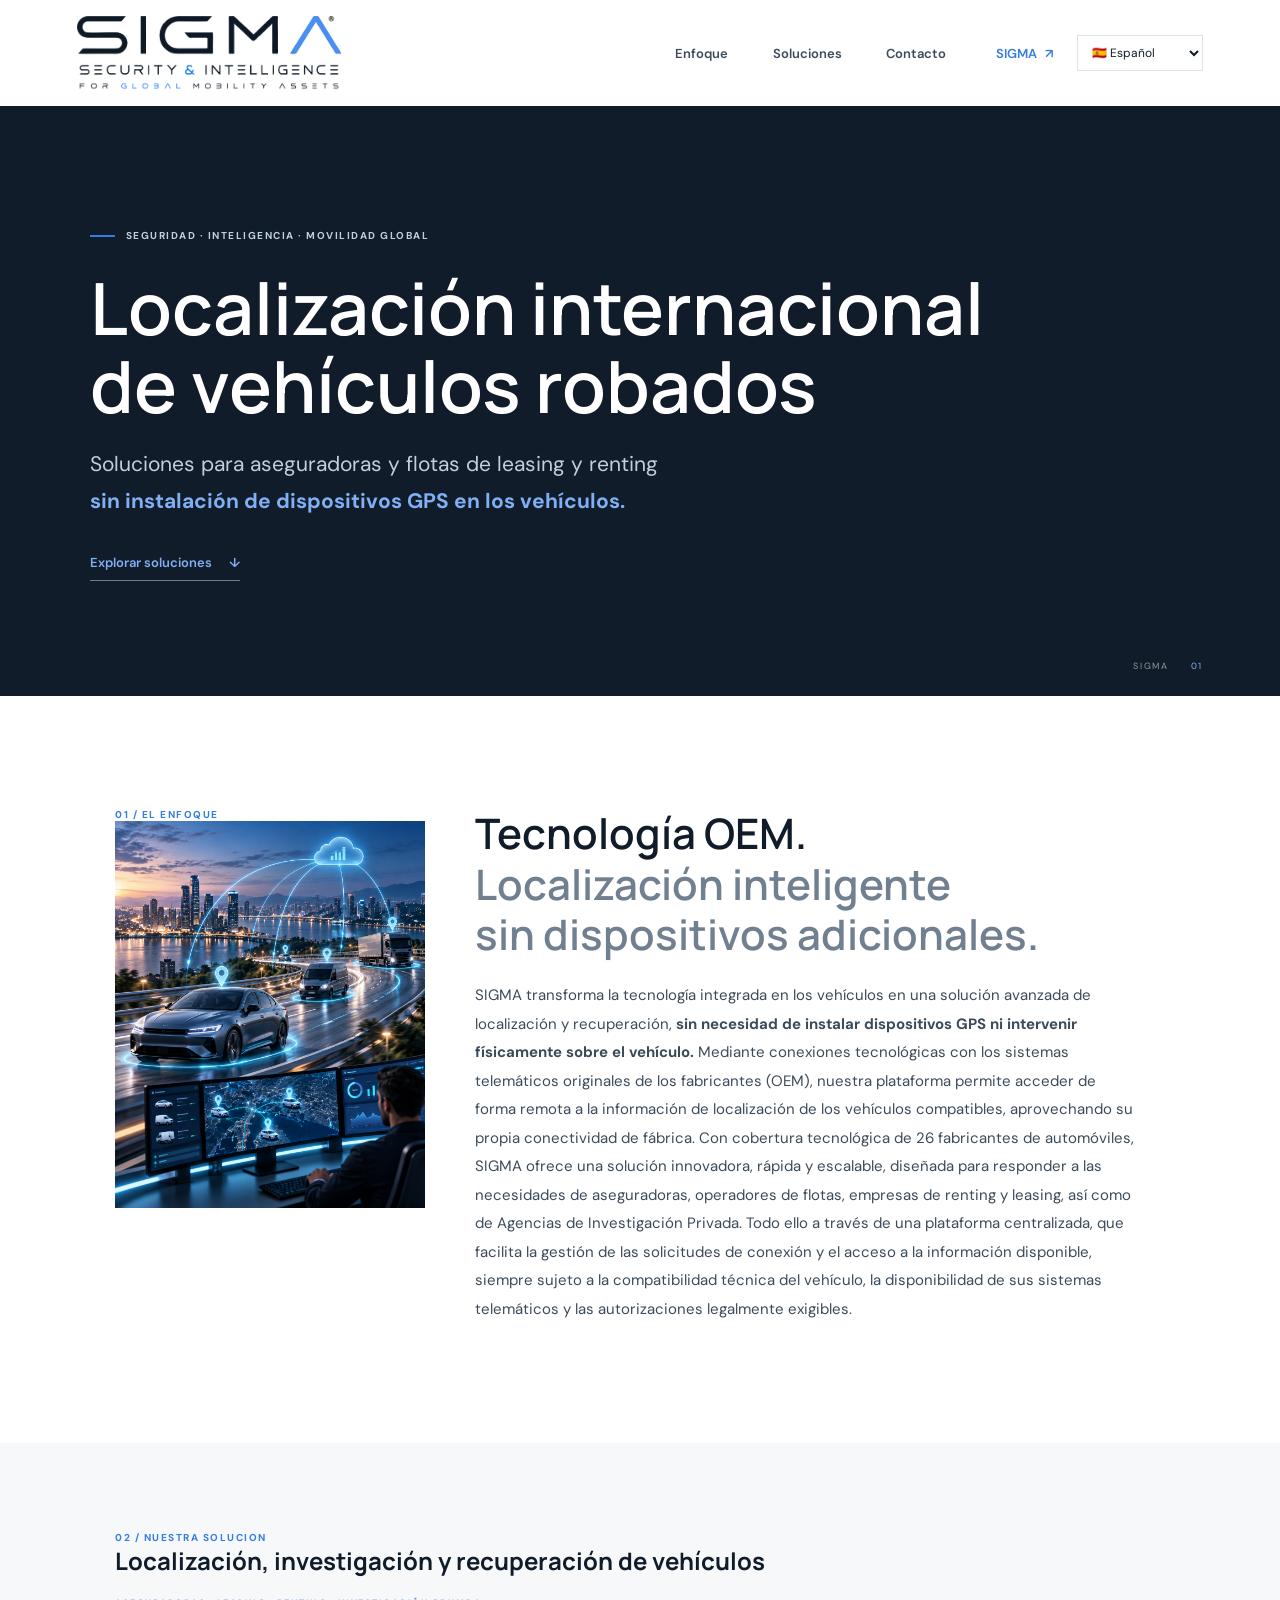
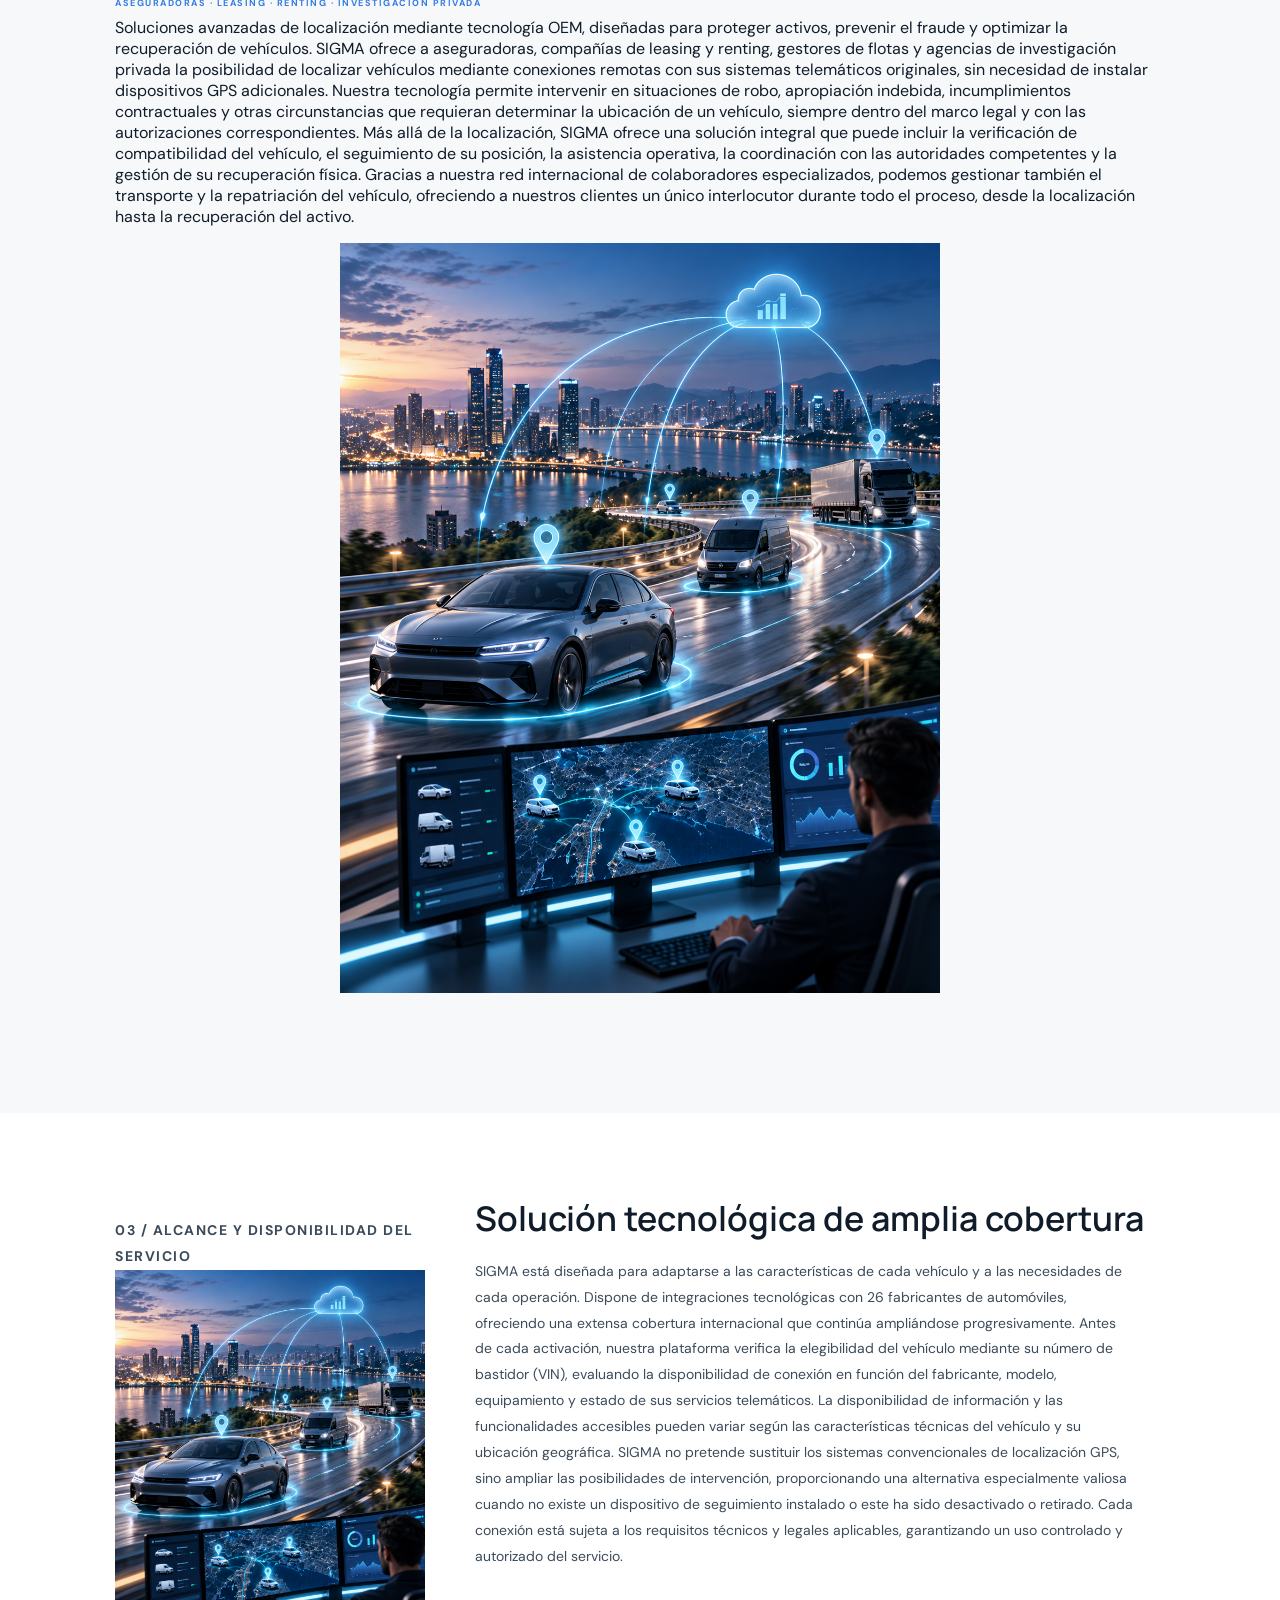
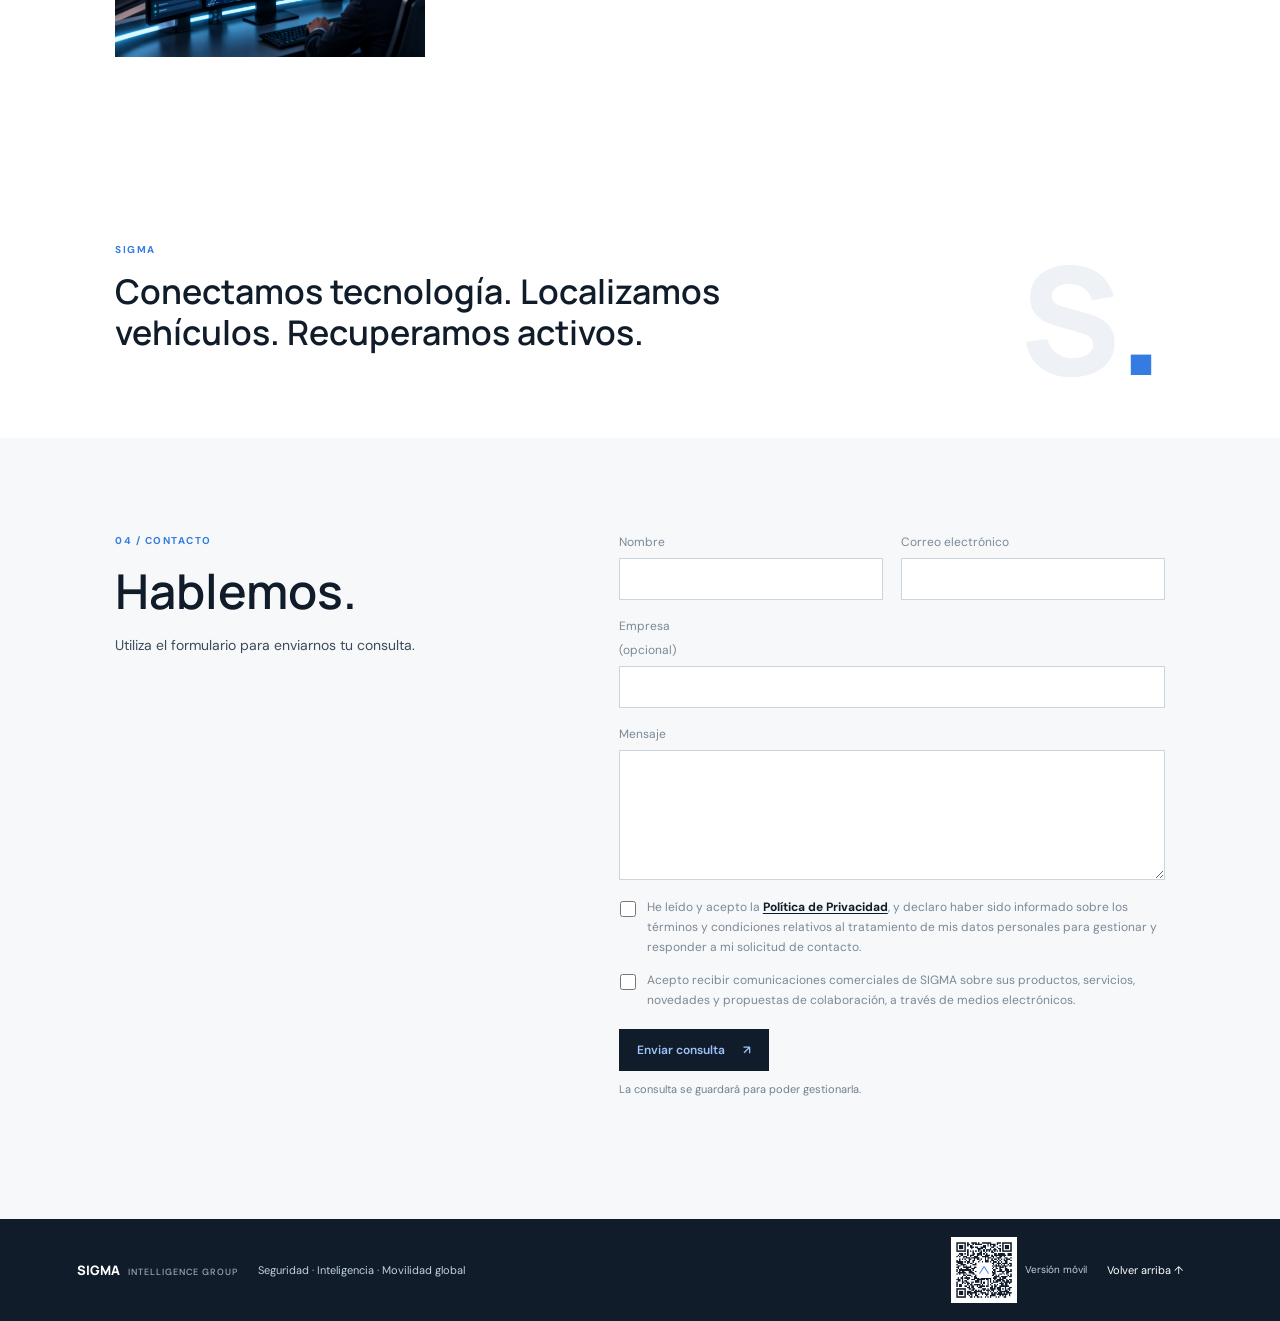
==== index.html @ ed5fa4cb "Initial commit: SIGMA Intelligence Group web" ====
<!doctype html>
<html lang="es">
  <head>
    <meta charset="utf-8">
    <meta name="viewport" content="width=device-width, initial-scale=1">
    <meta name="theme-color" content="#101c29">
    <meta name="description" content="SIGMA Intelligence Group: localización internacional de vehículos robados para aseguradoras y flotas de leasing y renting." data-i18n-content="page.description">
    <title data-i18n="page.title">SIGMA Intelligence Group | Localización internacional de vehículos robados</title>
    <link rel="preconnect" href="https://fonts.googleapis.com">
    <link rel="preconnect" href="https://fonts.gstatic.com" crossorigin>
    <link href="https://fonts.googleapis.com/css2?family=DM+Sans:wght@400;500;600;700&family=Manrope:wght@400;500;600;700;800&display=swap" rel="stylesheet">
    <link rel="stylesheet" href="styles.css?v=20261022l">
  </head>
  <body>
    <header class="site-header">
      <a class="brand" href="#inicio" aria-label="SIGMA Intelligence Group, inicio" data-i18n-aria="brand.label">
        <img src="Recursos/SIGMA_Logo.png" alt="SIGMA Security & Intelligence for Global Mobility Assets" data-i18n-alt="brand.alt">
      </a>
      <div class="header-actions">
        <nav class="main-nav" aria-label="Navegación principal" data-i18n-aria="nav.label">
          <a href="#enfoque" data-i18n="nav.approach">Enfoque</a>
          <a href="#soluciones" data-i18n="nav.solutions">Soluciones</a>
          <a href="#contacto" data-i18n="nav.contact">Contacto</a>
          <a class="nav-cta" href="#sigma"><span data-i18n="nav.sigma">SIGMA</span> <span aria-hidden="true">↗</span></a>
        </nav>
        <label class="language-picker">
          <span class="visually-hidden" data-i18n="language.label">Idioma</span>
          <select id="language-select" aria-label="Idioma" data-i18n-aria="language.label">
            <option value="es">🇪🇸 Español</option>
            <option value="ca">🇦🇩 Català</option>
            <option value="en">🇬🇧 English</option>
            <option value="it">🇮🇹 Italiano</option>
            <option value="fr">🇫🇷 Français</option>
            <option value="de">🇩🇪 Deutsch</option>
          </select>
        </label>
      </div>
    </header>

    <main>
      <section class="hero" id="inicio" aria-labelledby="hero-title">
        <div class="hero-background" aria-hidden="true">
          <img src="Recursos/Fondos/Campa.jpg" alt="">
          <img src="Recursos/Fondos/Recuperacion.png" alt="">
          <img src="Recursos/Fondos/Transporte.jpg" alt="">
        </div>
        <div class="hero-copy">
          <p class="eyebrow"><span class="eyebrow-rule" aria-hidden="true"></span><span data-i18n="hero.eyebrow">Seguridad · Inteligencia · Movilidad global</span></p>
          <h1 id="hero-title" data-i18n="hero.title">Localización internacional de vehículos robados</h1>
          <p class="hero-summary" data-i18n-html="hero.summary">Soluciones para aseguradoras y flotas de leasing y renting <strong>sin instalación de dispositivos GPS en los vehículos.</strong></p>
          <a class="text-link" href="#soluciones"><span data-i18n="hero.cta">Explorar soluciones</span><span aria-hidden="true">↓</span></a>
        </div>
        <div class="hero-index" aria-hidden="true">SIGMA <span>01</span></div>
      </section>

      <section class="intro" id="enfoque" aria-labelledby="intro-title">
        <div class="intro-image">
          <p class="section-label" data-i18n="intro.label">01 / El enfoque</p>
          <img src="./Recursos/Centro_Control.png" alt="Centro Control" class="intro-image" style="display:block;width:100%;max-width:600px;height:auto;object-fit:cover;margin-bottom:1rem;">
        </div>
        <div class="intro-copy">
          <h2 id="intro-title" data-i18n-html="intro.title">Información del vehículo. <span>Sin instalar un dispositivo.</span></h2>
          <p data-i18n="intro.body">La plataforma SIGMA permite, en vehículos técnicamente compatibles y con el sistema telemático operativo, acceder a su telemática de origen para su localización. Cada uso está sujeto a la autorización correspondiente.</p>
        </div>
      </section>

      <section class="areas" id="soluciones" aria-labelledby="areas-title">
        <div class="area-list">
          <p class="section-label" data-i18n="solutions.label">02 / Soluciones</p>
          <h2 id="areas-title" data-i18n="solutions.title">Dos ámbitos. Una tecnología de origen.</h2>
          <p class="area-kicker" data-i18n="solutions.lea.kicker">LEAs · UNIDADES AUTORIZADAS</p>
          <p data-i18n="solutions.lea.body">Localización y seguimiento de vehículos compatibles para unidades de policía judicial, investigación criminal y vigilancia. La unidad autorizada accede directamente al portal durante el periodo aprobado; SIGMA no interviene en la investigación ni accede a la información operativa.</p>
        </div>
        <div class="area-image">
          <img src="./Recursos/Centro_Control.png" alt="Centro Control" class="intro-image" style="display:block;width:100%;max-width:600px;height:auto;object-fit:cover;margin-bottom:1rem;">
        </div>
      </section>

      <section class="conditions" aria-labelledby="conditions-title">
        <div class="conditions-image">
          <p class="section-label" data-i18n="conditions.label">03 / Alcance del servicio</p>
          <img src="./Recursos/Centro_Control.png" alt="Centro Control" class="intro-image" style="display:block;width:100%;max-width:600px;height:auto;object-fit:cover;margin-bottom:1rem;">
        </div>
        <div>
          <h2 id="conditions-title" data-i18n="conditions.title">La compatibilidad se comprueba antes de cada solicitud.</h2>
          <p data-i18n="conditions.body">SIGMA funciona únicamente en vehículos compatibles con los fabricantes integrados y con telemática operativa. No sustituye necesariamente a las balizas GPS: ofrece una alternativa cuando la tecnología del vehículo lo permite.</p>
        </div>
      </section>

      <section class="signature" id="sigma" aria-labelledby="signature-title">
        <div>
          <p class="section-label" data-i18n="signature.label">SIGMA Intelligence Group</p>
          <h2 id="signature-title" data-i18n="signature.title">Security & Intelligence for Global Mobility Assets.</h2>
        </div>
        <span class="signature-word" aria-hidden="true">S<span>.</span></span>
      </section>

      <section class="contact" id="contacto" aria-labelledby="contact-title">
        <div class="contact-copy">
          <p class="section-label" data-i18n="contact.label">04 / Contacto</p>
          <h2 id="contact-title" data-i18n="contact.title">Hablemos.</h2>
          <p data-i18n="contact.intro">Utiliza el formulario para enviarnos tu consulta.</p>
        </div>

        <form class="contact-form" id="contact-form" action="/api/contacto" method="post">
          <div class="form-trap" aria-hidden="true">
            <label for="contact-website"><span data-i18n="form.website">Sitio web</span>
              <input id="contact-website" name="website" tabindex="-1" autocomplete="off">
            </label>
          </div>
          <div class="form-row">
            <label for="contact-name"><span data-i18n="form.name">Nombre</span>
              <input id="contact-name" name="name" autocomplete="name" required>
            </label>
            <label for="contact-email"><span data-i18n="form.email">Correo electrónico</span>
              <input id="contact-email" name="email" type="email" autocomplete="email" required>
            </label>
          </div>
          <label for="contact-company"><span data-i18n="form.company">Empresa</span> <span data-i18n="form.optional">(opcional)</span>
            <input id="contact-company" name="company" autocomplete="organization">
          </label>
          <label for="contact-message"><span data-i18n="form.message">Mensaje</span>
            <textarea id="contact-message" name="message" rows="5" required></textarea>
          </label>
          <div class="consent-list">
            <label class="consent-option">
              <input type="checkbox" name="privacy_consent" value="yes" required>
              <span data-i18n-html="form.privacy">He leído y acepto la <strong><a href="privacy.html" target="_blank" rel="noopener">Política de Privacidad</a></strong>, y declaro haber sido informado sobre los términos y condiciones relativos al tratamiento de mis datos personales para gestionar y responder a mi solicitud de contacto.</span>
            </label>
            <label class="consent-option">
              <input type="checkbox" name="marketing_consent" value="yes">
              <span data-i18n-html="form.marketing">Acepto recibir comunicaciones comerciales de SIGMA sobre sus productos, servicios, novedades y propuestas de colaboración, a través de medios electrónicos.</span>
            </label>
          </div>
          <button class="send-button" type="submit"><span data-i18n="form.submit">Enviar consulta</span><span aria-hidden="true">↗</span></button>
          <p class="form-note" data-i18n="form.note">La consulta se guardará para poder gestionarla.</p>
          <p class="form-status" id="contact-status" role="status" aria-live="polite"></p>
        </form>
      </section>
    </main>

    <footer class="site-footer">
      <a href="#inicio" class="footer-name">SIGMA <span>INTELLIGENCE GROUP</span></a>
      <span data-i18n="footer.tagline">Seguridad · Inteligencia · Movilidad global</span>
      <button class="footer-qr" id="mobile-qr-open" type="button" aria-haspopup="dialog" aria-controls="mobile-qr-dialog">
        <img src="SIGMA_Quick_Tunnel_QR.png" alt="">
        <span data-i18n="footer.qr">Versión móvil</span>
      </button>
      <a href="#inicio" class="back-top"><span data-i18n="footer.top">Volver arriba</span> ↑</a>
    </footer>
    <dialog class="qr-dialog" id="mobile-qr-dialog" aria-labelledby="mobile-qr-title">
      <div class="qr-dialog-header">
        <h2 id="mobile-qr-title" data-i18n="footer.qr">Versión móvil</h2>
        <button class="qr-dialog-close" id="mobile-qr-close" type="button" data-i18n="qr.close">Cerrar</button>
      </div>
      <img src="SIGMA_Quick_Tunnel_QR.png" alt="Código QR para abrir la web de SIGMA" data-i18n-alt="qr.alt">
      <p data-i18n="qr.body">Escanea este código para abrir SIGMA.</p>
    </dialog>
    <script src="translations.js?v=20261022_v4" defer></script>
    <script src="site.js?v=20261027_v5" defer></script>
  </body>
</html>
---- styles.css ----
:root {
  color-scheme: light;
  --ink: #101c29;
  --ink-soft: #3c4b5a;
  --blue: #347ce2;
  --paper: #f6f8fa;
  --white: #fff;
  --line: #dce3e9;
  font-family: "DM Sans", sans-serif;
  font-synthesis: none;
  text-rendering: optimizeLegibility;
}

* {
  box-sizing: border-box;
}

html {
  scroll-behavior: smooth;
}

body {
  margin: 0;
  color: var(--ink);
  background: var(--white);
}

a {
  color: inherit;
  text-decoration: none;
}

.site-header {
  min-height: 90px;
  padding: 16px max(6vw, calc((100vw - 1320px) / 2));
  display: flex;
  align-items: center;
  justify-content: space-between;
  gap: 32px;
  background: var(--white);
}

.brand img {
  display: block;
  width: 264px;
  height: auto;
  background: #fff;
}

.main-nav {
  display: flex;
  align-items: center;
  gap: clamp(20px, 3.5vw, 48px);
  color: var(--ink-soft);
  font-size: 13px;
  font-weight: 600;
}

.main-nav a,
.text-link,
.back-top {
  transition: color 180ms ease;
}

.main-nav a:hover,
.text-link:hover,
.back-top:hover {
  color: var(--blue);
}

.main-nav .nav-cta {
  color: var(--ink);
}

.header-actions {
  display: flex;
  align-items: center;
  gap: 24px;
}

.language-picker select {
  max-width: 150px;
  padding: 8px 28px 8px 10px;
  border: 1px solid var(--line);
  border-radius: 0;
  color: var(--ink);
  background: var(--white);
  font: inherit;
  font-size: 12px;
  cursor: pointer;
}

.visually-hidden {
  position: absolute;
  width: 1px;
  height: 1px;
  padding: 0;
  margin: -1px;
  overflow: hidden;
  clip: rect(0, 0, 0, 0);
  white-space: nowrap;
  border: 0;
}

.nav-cta span {
  margin-left: 5px;
  color: var(--blue);
}

.hero {
  min-height: 590px;
  padding: 96px max(7vw, calc((100vw - 1320px) / 2)) 88px;
  display: grid;
  grid-template-columns: minmax(0, 1fr);
  align-items: center;
  position: relative;
  overflow: hidden;
  color: var(--white);
  background: var(--ink);
}

.hero-background {
  position: absolute;
  inset: 0;
  z-index: 0;
  overflow: hidden;
}

.hero-background img {
  position: absolute;
  inset: 0;
  width: 100%;
  height: 100%;
  object-fit: cover;
  opacity: 0;
  animation: hero-image-cycle 24s ease-in-out infinite;
}

.hero-background img:nth-child(1) {
  object-position: center 58%;
}

.hero-background img:nth-child(2) {
  object-position: center 52%;
  transform: translateY(1.5%) scale(1.04);
  animation-delay: -16s;
}

.hero-background img:nth-child(3) {
  object-position: center 55%;
  animation-delay: -8s;
}

.hero::before {
  content: "";
  position: absolute;
  inset: 0;
  z-index: 1;
  background: linear-gradient(90deg, rgba(16,28,41,.94) 0%, rgba(16,28,41,.82) 43%, rgba(16,28,41,.48) 100%);
}

.hero-copy {
  max-width: 980px;
  position: relative;
  z-index: 2;
  animation: arrive 700ms both;
}

.eyebrow,
.section-label,
.area-kicker {
  margin: 0;
  font-size: 10px;
  font-weight: 700;
  letter-spacing: 1.5px;
  text-transform: uppercase;
}

.eyebrow {
  display: flex;
  align-items: center;
  gap: 11px;
  color: #c2d0de;
}

.eyebrow-rule {
  width: 25px;
  height: 2px;
  flex: 0 0 auto;
  background: var(--blue);
}

h1,
h2,
h3,
p {
  margin-top: 0;
}

h1,
h2,
h3 {
  font-family: "Manrope", sans-serif;
}

h1 {
  max-width: 950px;
  margin: 27px 0 22px;
  font-size: 72px;
  line-height: 1.08;
  font-weight: 600;
}

.hero-summary {
  max-width: 880px;
  margin-bottom: 31px;
  color: #c2d0de;
  font-size: 21px;
  line-height: 1.7;
}

.hero-summary strong {
  display: block;
  margin-top: 2px;
  color: #80aff4;
  font-weight: 700;
}

.text-link {
  display: inline-flex;
  gap: 17px;
  align-items: center;
  padding-bottom: 9px;
  border-bottom: 1px solid rgba(255,255,255,.42);
  color: var(--white);
  font-size: 13px;
  font-weight: 600;
}

.text-link span {
  color: #80aff4;
}

.hero-index {
  position: absolute;
  z-index: 2;
  right: max(6vw, calc((100vw - 1320px) / 2));
  bottom: 24px;
  display: flex;
  gap: 22px;
  color: rgba(255,255,255,.55);
  font-size: 9px;
  letter-spacing: 1.7px;
}

.hero-index span {
  color: #80aff4;
}

.intro {
  padding: 112px max(9vw, calc((100vw - 1120px) / 2)) 120px;
  display: grid;
  grid-template-columns: .62fr 1.38fr;
  gap: 50px;
  align-items: start;
}

.section-label {
  color: var(--blue);
}

.intro-copy h2,
.areas-heading h2,
.conditions h2,
.signature h2 {
  margin: 0;
  font-size: 42px;
  line-height: 1.2;
  font-weight: 600;
}

.intro-copy h2 span {
  color: #718090;
}

.intro-copy > p {
  max-width: 660px;
  margin: 22px 0 0;
  color: var(--ink-soft);
  font-size: 15px;
  line-height: 1.9;
}

.areas {
  padding: 88px max(9vw, calc((100vw - 1120px) / 2)) 104px;
  background: var(--paper);
}

.areas-heading {
  margin-bottom: 39px;
  display: flex;
  align-items: end;
  justify-content: space-between;
  gap: 30px;
}

.areas-heading h2 {
  font-size: 34px;
}

.area-item {
  min-height: 174px;
  padding: 29px 0;
  display: grid;
  grid-template-columns: 70px 1fr 40px;
  gap: 23px;
  align-items: start;
  border-top: 1px solid var(--line);
}

.area-item:last-child {
  border-bottom: 1px solid var(--line);
}

.area-number {
  padding-top: 3px;
  color: #8b99a6;
  font-family: "Manrope", sans-serif;
  font-size: 14px;
}

.area-kicker {
  margin-bottom: 8px;
  color: var(--blue);
  font-size: 9px;
}

.area-item h3 {
  margin-bottom: 8px;
  font-size: 23px;
  font-weight: 600;
}

.area-item p:last-child {
  max-width: 650px;
  margin-bottom: 0;
  color: var(--ink-soft);
  font-size: 14px;
  line-height: 1.75;
}

.area-arrow {
  justify-self: end;
  color: var(--blue);
  font-size: 20px;
}

.conditions {
  padding: 85px max(9vw, calc((100vw - 1120px) / 2));
  display: grid;
  grid-template-columns: .62fr 1.38fr;
  gap: 50px;
  align-items: start;
}

.conditions h2 {
  font-size: 34px;
}

.conditions div > p {
  max-width: 660px;
  margin: 20px 0 0;
  color: var(--ink-soft);
  font-size: 14px;
  line-height: 1.85;
}

.signature {
  min-height: 280px;
  padding: 68px max(9vw, calc((100vw - 1120px) / 2));
  display: grid;
  grid-template-columns: 1fr auto;
  gap: 27px;
  align-items: center;
  position: relative;
  overflow: hidden;
}

.signature .section-label {
  margin-bottom: 15px;
}

.signature h2 {
  max-width: 690px;
  font-size: 34px;
}

.signature-word {
  align-self: end;
  color: #eef2f6;
  font-family: "Manrope", sans-serif;
  font-size: 150px;
  font-weight: 800;
  line-height: .7;
}

.signature-word span {
  color: var(--blue);
}

.site-footer {
  min-height: 100px;
  padding: 18px max(6vw, calc((100vw - 1320px) / 2));
  display: grid;
  grid-template-columns: auto 1fr auto auto auto;
  align-items: center;
  gap: 20px;
  color: #c2d0de;
  background: var(--ink);
  font-size: 11px;
}

.footer-name {
  color: var(--white);
  font-family: "Manrope", sans-serif;
  font-size: 13px;
  font-weight: 800;
}

.footer-name span {
  margin-left: 5px;
  color: #9eacba;
  font-family: "DM Sans", sans-serif;
  font-size: 9px;
  font-weight: 500;
  letter-spacing: 1px;
}

.back-top {
  color: var(--white);
}

.footer-qr {
  display: flex;
  align-items: center;
  gap: 8px;
  padding: 0;
  border: 0;
  color: #c2d0de;
  background: transparent;
  font: inherit;
  font-size: 10px;
  line-height: 1.45;
  text-align: left;
  cursor: zoom-in;
}

.footer-qr img {
  display: block;
  width: 66px;
  height: 66px;
  padding: 0;
  border: 0;
  background: transparent;
}

.footer-qr:focus-visible,
.qr-dialog-close:focus-visible {
  outline: 2px solid #80aff4;
  outline-offset: 3px;
}

.qr-dialog {
  width: min(380px, calc(100vw - 32px));
  max-width: none;
  padding: 20px;
  border: 0;
  color: var(--ink);
  background: var(--white);
  box-shadow: 0 20px 60px rgba(0,0,0,.28);
}

.qr-dialog::backdrop {
  background: rgba(16,28,41,.72);
}

.qr-dialog-header {
  display: flex;
  align-items: center;
  justify-content: space-between;
  gap: 16px;
}

.qr-dialog h2 {
  margin: 0;
  font-size: 20px;
  font-weight: 600;
}

.qr-dialog-close {
  padding: 6px 0 6px 10px;
  border: 0;
  color: var(--ink-soft);
  background: transparent;
  font: inherit;
  font-size: 12px;
  cursor: pointer;
}

.qr-dialog > img {
  display: block;
  width: min(72vw, 320px);
  height: auto;
  margin: 18px auto;
}

.qr-dialog > p {
  margin: 0;
  color: var(--ink-soft);
  font-size: 12px;
  text-align: center;
}

.contact {
  padding: 96px max(9vw, calc((100vw - 1120px) / 2));
  display: grid;
  grid-template-columns: minmax(0, .85fr) minmax(0, 1.15fr);
  gap: clamp(42px, 8vw, 100px);
  background: var(--paper);
}

.contact-copy h2 {
  margin: 18px 0 15px;
  font-size: 48px;
  line-height: 1.1;
  font-weight: 600;
}

.contact-copy > p:not(.section-label) {
  max-width: 390px;
  margin-bottom: 0;
  color: var(--ink-soft);
  font-size: 14px;
  line-height: 1.8;
}

.contact-form {
  display: grid;
  align-content: start;
  gap: 18px;
}

.consent-list {
  display: grid;
  gap: 14px;
}

.contact-form label.consent-option {
  display: grid;
  grid-template-columns: 18px minmax(0, 1fr);
  gap: 10px;
  align-items: start;
  color: var(--ink-soft);
  font-size: 12px;
  font-weight: 400;
  line-height: 1.65;
}

.consent-option input {
  width: 16px;
  height: 16px;
  margin: 3px 0 0;
  accent-color: var(--blue);
}

.consent-option a {
  color: var(--ink);
  font-weight: 700;
  text-decoration: underline;
  text-underline-offset: 2px;
}

.privacy-main {
  max-width: 920px;
  min-height: calc(100vh - 100px);
  margin: 0 auto;
  padding: 72px 24px 100px;
}

.privacy-main h1 {
  margin: 16px 0 18px;
  color: var(--ink);
  font-size: 42px;
}

.privacy-main .privacy-lead,
.privacy-main section p {
  color: var(--ink-soft);
  font-size: 14px;
  line-height: 1.8;
}

.privacy-main section {
  margin-top: 32px;
}

.privacy-main h2 {
  margin-bottom: 10px;
  font-size: 20px;
  font-weight: 600;
}

.form-row {
  display: grid;
  grid-template-columns: 1fr 1fr;
  gap: 18px;
}

.contact-form label {
  display: grid;
  gap: 8px;
  color: var(--ink);
  font-size: 12px;
  font-weight: 600;
}

.contact-form label span {
  display: inline;
  color: #7b8996;
  font-weight: 400;
}

.contact-form input,
.contact-form textarea {
  width: 100%;
  padding: 12px 13px;
  border: 1px solid #cbd5dd;
  border-radius: 0;
  color: var(--ink);
  background: var(--white);
  font: inherit;
  font-weight: 400;
}

.contact-form input:focus,
.contact-form textarea:focus {
  outline: 2px solid var(--blue);
  outline-offset: 1px;
}

.contact-form textarea {
  min-height: 130px;
  resize: vertical;
}

.send-button {
  justify-self: start;
  display: inline-flex;
  align-items: center;
  gap: 18px;
  padding: 13px 18px;
  border: 0;
  color: var(--white);
  background: var(--ink);
  font: inherit;
  font-size: 12px;
  font-weight: 600;
  cursor: pointer;
  transition: background-color 180ms ease;
}

.send-button:hover {
  background: var(--blue);
}

.send-button:disabled {
  opacity: .65;
  cursor: wait;
}

.send-button span {
  color: #9ec3fb;
}

.form-note {
  margin: -8px 0 0;
  color: #718090;
  font-size: 11px;
  line-height: 1.5;
}

.form-status {
  min-height: 18px;
  margin: -10px 0 0;
  color: var(--ink-soft);
  font-size: 12px;
  line-height: 1.5;
}

.form-trap {
  position: absolute;
  width: 1px;
  height: 1px;
  overflow: hidden;
  clip: rect(0, 0, 0, 0);
  white-space: nowrap;
}

@keyframes arrive {
  from {
    opacity: 0;
    transform: translateY(12px);
  }
  to {
    opacity: 1;
    transform: translateY(0);
  }
}

@keyframes hero-image-cycle {
  0%, 26% {
    opacity: 1;
  }
  33%, 100% {
    opacity: 0;
  }
}

@media (max-width: 760px) {
  .site-header {
    min-height: 74px;
    padding: 12px 6vw;
    gap: 14px;
    flex-wrap: wrap;
  }

  .brand img {
    width: 184px;
  }

  .main-nav {
    flex: 1;
    gap: 12px;
    font-size: 11px;
  }

  .main-nav a:first-child {
    display: none;
  }

  .header-actions {
    width: 100%;
    gap: 12px;
  }

  .language-picker select {
    max-width: 136px;
    padding: 7px 22px 7px 8px;
    font-size: 11px;
  }

  .hero {
    min-height: 650px;
    padding: 126px 7vw 76px;
    color: var(--white);
    background: var(--ink);
  }

  .hero-copy {
    margin-top: 56px;
  }

  .hero::before {
    background: linear-gradient(180deg, rgba(16,28,41,.78) 0%, rgba(16,28,41,.78) 55%, rgba(16,28,41,.92) 100%);
  }

  .hero-background img {
    inset: 0;
    top: 0;
    left: 0;
    width: 100%;
    height: 100%;
    max-width: 100%;
    transform: none;
    object-fit: cover;
  }

  .hero-background img:nth-child(1) {
    object-position: center 55%;
  }

  .hero-background img:nth-child(2) {
    top: 32px;
    height: calc(100% + 32px);
    object-position: center top;
    transform: none;
  }

  .hero-background img:nth-child(3) {
    object-position: center 58%;
  }

  h1 {
    font-size: 46px;
  }

  .hero-summary {
    font-size: 19px;
  }

  .hero-index {
    right: 7vw;
    bottom: 21px;
  }

  .intro,
  .areas,
  .conditions,
  .contact {
    padding: 76px 7vw;
  }

  .intro,
  .conditions {
    grid-template-columns: 1fr;
    gap: 24px;
  }

  .contact {
    grid-template-columns: 1fr;
    gap: 32px;
  }

  .intro-copy h2,
  .areas-heading h2,
  .conditions h2,
  .signature h2 {
    font-size: 30px;
  }

  .areas-heading {
    display: block;
  }

  .areas-heading h2 {
    margin-top: 18px;
  }

  .area-item {
    grid-template-columns: 34px 1fr 20px;
    gap: 12px;
  }

  .area-item h3 {
    font-size: 20px;
  }

  .signature {
    min-height: 230px;
    padding: 56px 7vw;
    grid-template-columns: 1fr auto;
    gap: 19px;
  }

  .signature-word {
    font-size: 90px;
  }

  .site-footer {
    padding: 22px 7vw;
    grid-template-columns: minmax(0, 1fr) auto;
    gap: 12px 18px;
  }

  .site-footer > span {
    grid-column: 1;
    grid-row: 2;
  }

  .footer-qr {
    display: none;
  }

  .footer-qr img {
    width: 60px;
    height: 60px;
  }

  .back-top {
    grid-column: 1;
    grid-row: 3;
  }

  .form-row {
    grid-template-columns: 1fr;
  }
}

@media (max-width: 420px) {
  .main-nav .nav-cta {
    display: none;
  }

  .eyebrow {
    font-size: 10px;
    letter-spacing: .4px;
  }

  h1 {
    font-size: 42px;
  }
}

@media (prefers-reduced-motion: reduce) {
  *,
  *::before,
  *::after {
    scroll-behavior: auto !important;
    animation-duration: .01ms !important;
    transition-duration: .01ms !important;
  }

  .hero-background img {
    animation: none;
    opacity: 0;
  }

  .hero-background img:first-child {
    opacity: 1;
  }
}

/* Intro image styling */
.intro-media {
  margin-bottom: 1rem;
  text-align: center;
}
.intro-image,
.conditions-image,
.area-image {
  display: block;
  width: 100%;
  max-width: 600px;
  height: auto;
  object-fit: cover;
  margin: 0 auto;
}
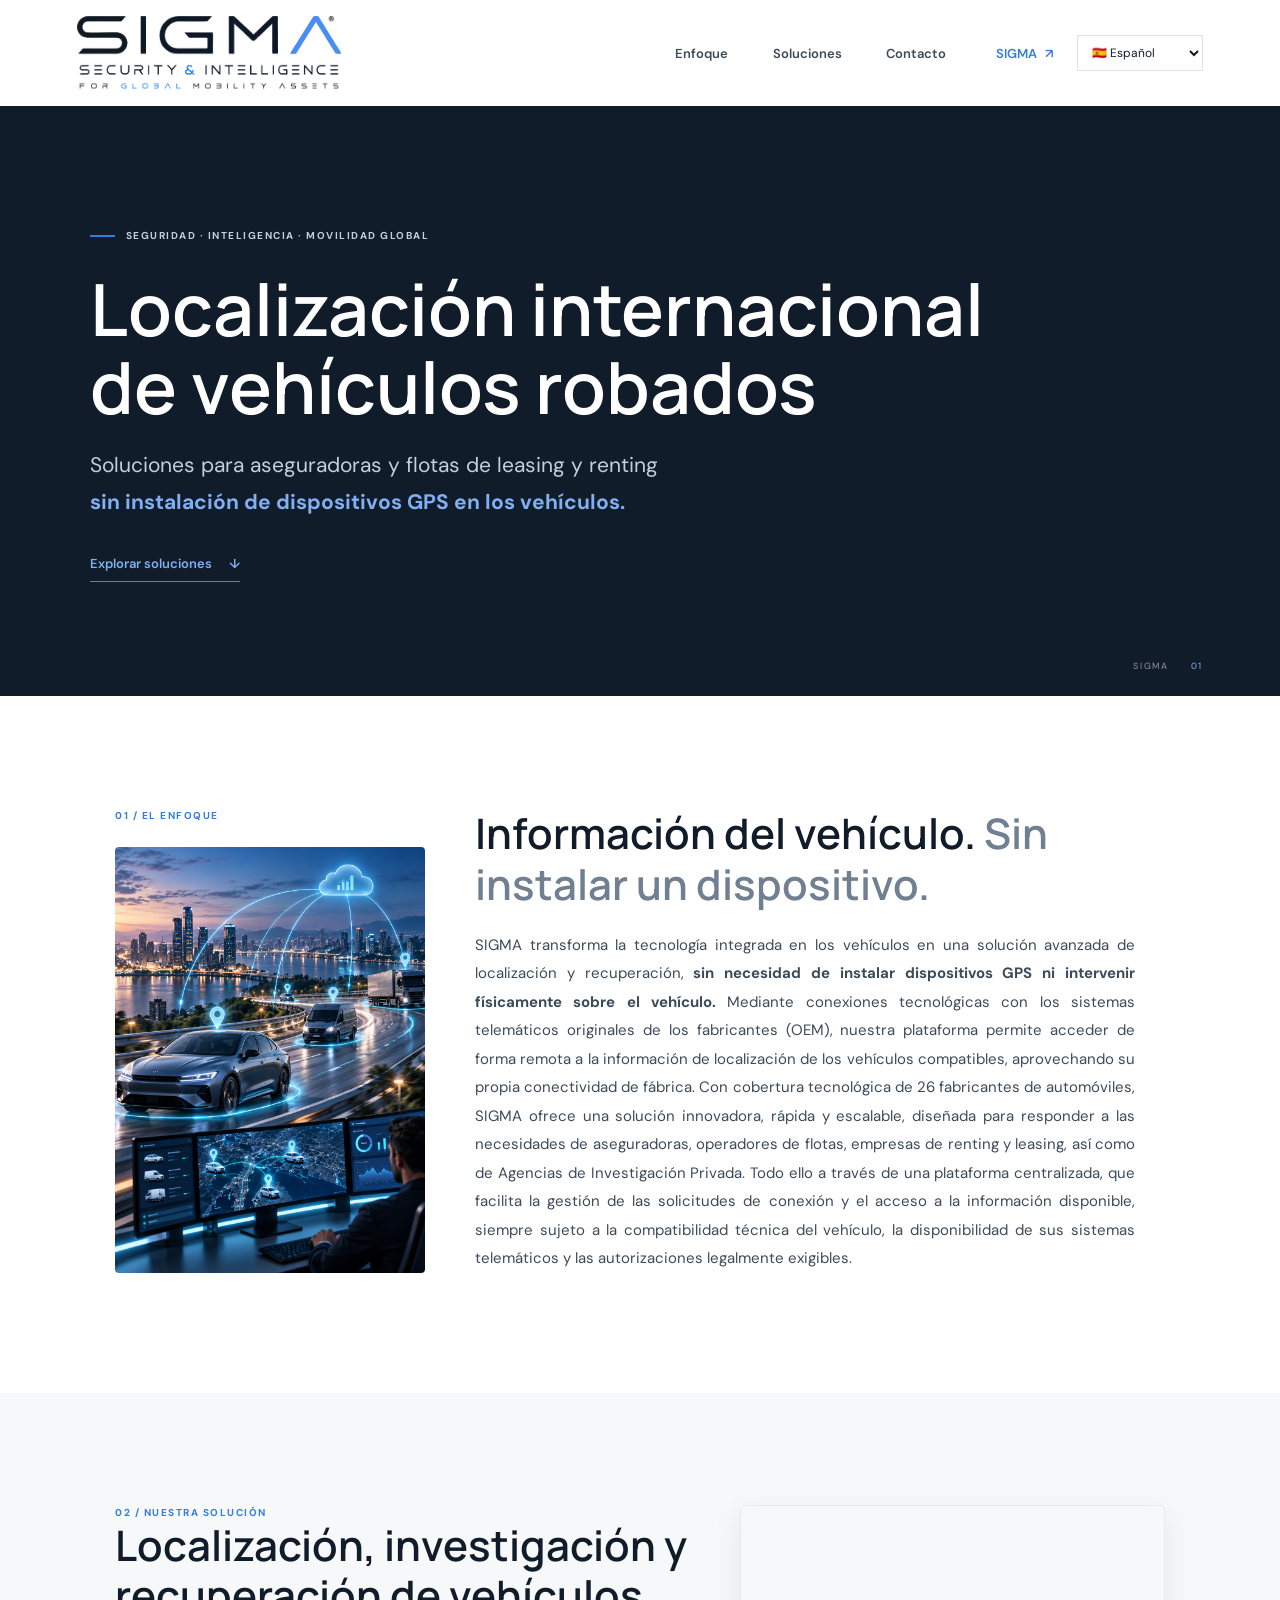
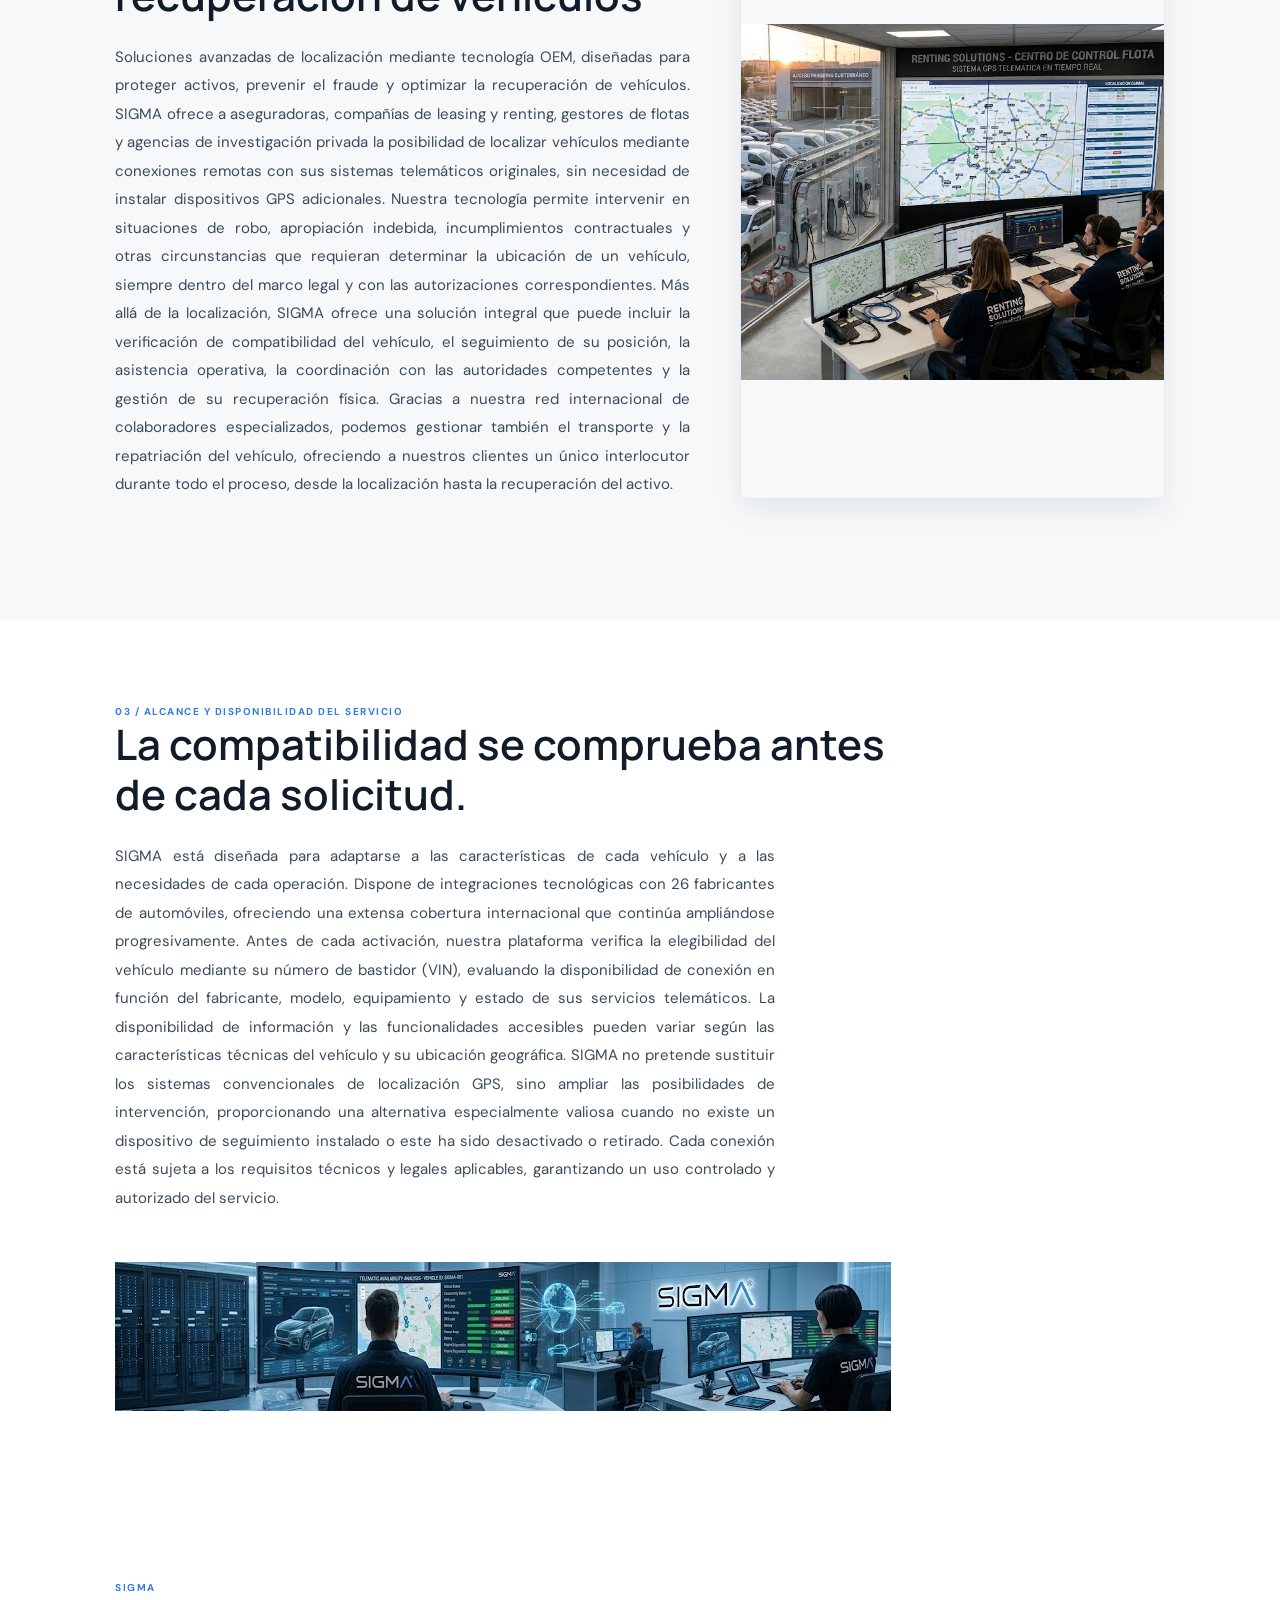
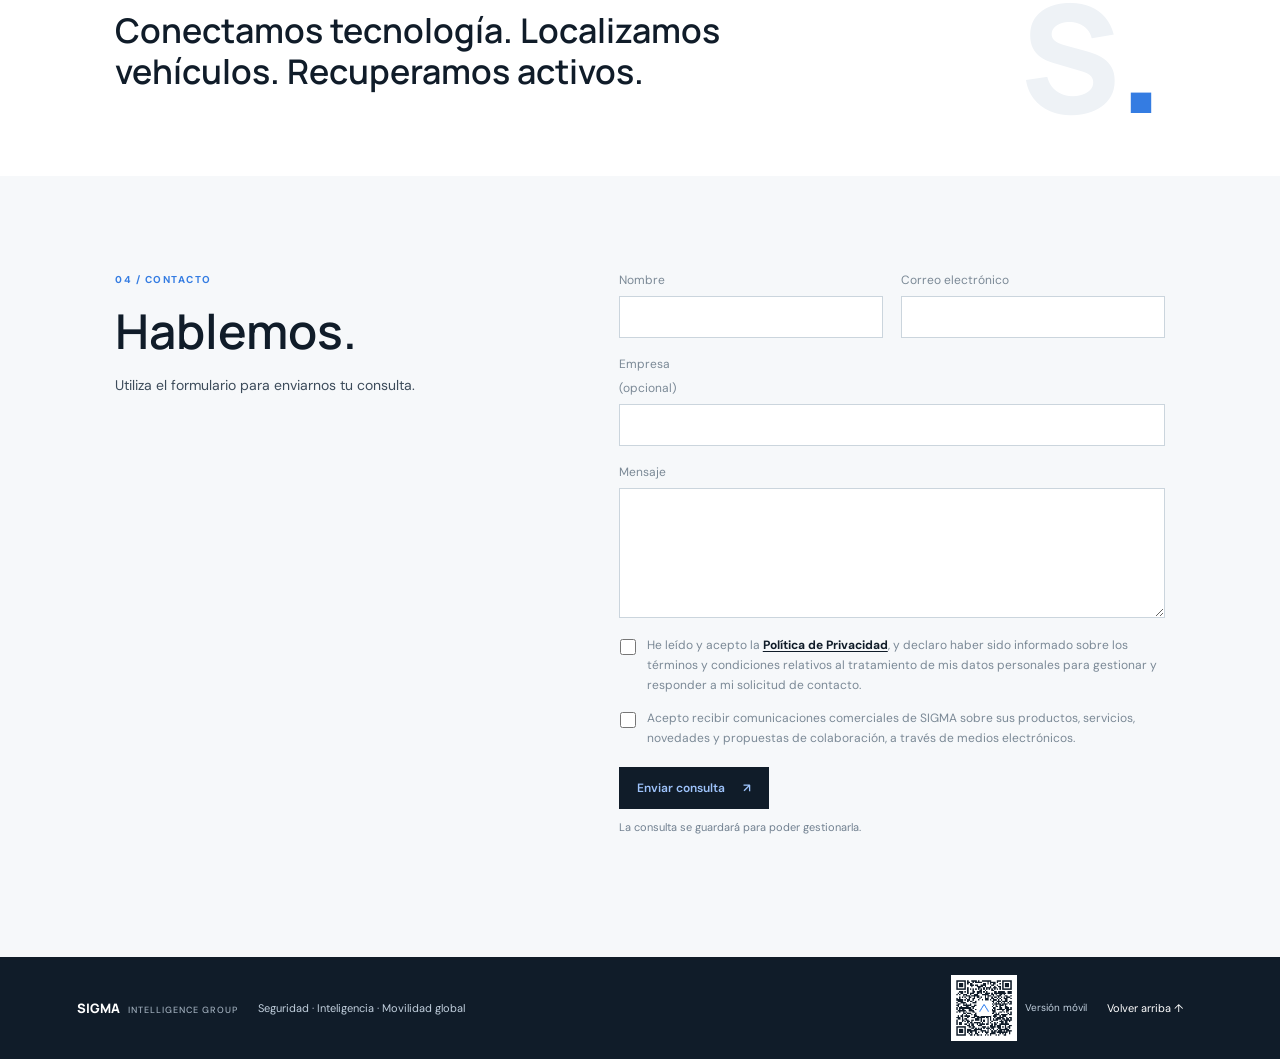
==== commit b51a7660: "Ajustes de estilo en secciones 01, 02 y 03, soporte HTML en admin e integracion de imagenes 2 y 3" ====
--- a/index.html
+++ b/index.html
@@ -1,4 +1,4 @@
-<!doctype html>
+﻿<!doctype html>
 <html lang="es">
   <head>
     <meta charset="utf-8">
@@ -9,7 +9,7 @@
     <link rel="preconnect" href="https://fonts.googleapis.com">
     <link rel="preconnect" href="https://fonts.gstatic.com" crossorigin>
     <link href="https://fonts.googleapis.com/css2?family=DM+Sans:wght@400;500;600;700&family=Manrope:wght@400;500;600;700;800&display=swap" rel="stylesheet">
-    <link rel="stylesheet" href="styles.css?v=20261022l">
+    <link rel="stylesheet" href="styles.css?v=20261027_v11">
   </head>
   <body>
     <header class="site-header">
@@ -53,10 +53,10 @@
         <div class="hero-index" aria-hidden="true">SIGMA <span>01</span></div>
       </section>
 
-      <section class="intro" id="enfoque" aria-labelledby="intro-title">
-        <div class="intro-image">
+            <section class="intro" id="enfoque" aria-labelledby="intro-title">
+        <div class="intro-media">
           <p class="section-label" data-i18n="intro.label">01 / El enfoque</p>
-          <img src="./Recursos/Centro_Control.png" alt="Centro Control" class="intro-image" style="display:block;width:100%;max-width:600px;height:auto;object-fit:cover;margin-bottom:1rem;">
+          <img src="./Recursos/Centro_Control.png" alt="Centro Control">
         </div>
         <div class="intro-copy">
           <h2 id="intro-title" data-i18n-html="intro.title">Información del vehículo. <span>Sin instalar un dispositivo.</span></h2>
@@ -64,29 +64,29 @@
         </div>
       </section>
 
-      <section class="areas" id="soluciones" aria-labelledby="areas-title">
-        <div class="area-list">
-          <p class="section-label" data-i18n="solutions.label">02 / Soluciones</p>
-          <h2 id="areas-title" data-i18n="solutions.title">Dos ámbitos. Una tecnología de origen.</h2>
-          <p class="area-kicker" data-i18n="solutions.lea.kicker">LEAs · UNIDADES AUTORIZADAS</p>
+      <section class="intro intro--reversed" id="soluciones" aria-labelledby="areas-title">
+        <div class="intro-copy">
+          <p class="section-label" data-i18n="solutions.label">02 / Nuestra solución</p>
+          <h2 id="areas-title" data-i18n-html="solutions.title">Dos ámbitos. <span>Una tecnología de origen.</span></h2>
           <p data-i18n="solutions.lea.body">Localización y seguimiento de vehículos compatibles para unidades de policía judicial, investigación criminal y vigilancia. La unidad autorizada accede directamente al portal durante el periodo aprobado; SIGMA no interviene en la investigación ni accede a la información operativa.</p>
         </div>
-        <div class="area-image">
-          <img src="./Recursos/Centro_Control.png" alt="Centro Control" class="intro-image" style="display:block;width:100%;max-width:600px;height:auto;object-fit:cover;margin-bottom:1rem;">
+        <div class="intro-media">
+          <img src="./Recursos/2.png" alt="2">
         </div>
       </section>
 
       <section class="conditions" aria-labelledby="conditions-title">
-        <div class="conditions-image">
+        <div class="conditions-copy">
           <p class="section-label" data-i18n="conditions.label">03 / Alcance del servicio</p>
-          <img src="./Recursos/Centro_Control.png" alt="Centro Control" class="intro-image" style="display:block;width:100%;max-width:600px;height:auto;object-fit:cover;margin-bottom:1rem;">
-        </div>
-        <div>
-          <h2 id="conditions-title" data-i18n="conditions.title">La compatibilidad se comprueba antes de cada solicitud.</h2>
+          <h2 id="conditions-title" data-i18n-html="conditions.title">La compatibilidad <span>se comprueba antes de cada solicitud.</span></h2>
           <p data-i18n="conditions.body">SIGMA funciona únicamente en vehículos compatibles con los fabricantes integrados y con telemática operativa. No sustituye necesariamente a las balizas GPS: ofrece una alternativa cuando la tecnología del vehículo lo permite.</p>
         </div>
+        <div class="intro-media">
+          
+        </div>
+        <img src="./Recursos/3.png" alt="3">
       </section>
-
+      
       <section class="signature" id="sigma" aria-labelledby="signature-title">
         <div>
           <p class="section-label" data-i18n="signature.label">SIGMA Intelligence Group</p>
@@ -156,7 +156,7 @@
       <img src="SIGMA_Quick_Tunnel_QR.png" alt="Código QR para abrir la web de SIGMA" data-i18n-alt="qr.alt">
       <p data-i18n="qr.body">Escanea este código para abrir SIGMA.</p>
     </dialog>
-    <script src="translations.js?v=20261022_v4" defer></script>
+    <script src="translations.js?v=20261027_v11" defer></script>
     <script src="site.js?v=20261027_v5" defer></script>
   </body>
 </html>
--- a/styles.css
+++ b/styles.css
@@ -170,10 +170,17 @@
 .section-label,
 .area-kicker {
   margin: 0;
-  font-size: 10px;
-  font-weight: 700;
-  letter-spacing: 1.5px;
-  text-transform: uppercase;
+  font-size: 10px !important;
+  font-weight: 700 !important;
+  letter-spacing: 1.5px !important;
+  text-transform: uppercase !important;
+  line-height: 1.5 !important;
+}
+
+.section-label {
+  color: var(--blue) !important;
+  display: block;
+  margin-bottom: 8px;
 }
 
 .eyebrow {
@@ -262,7 +269,7 @@
   display: grid;
   grid-template-columns: .62fr 1.38fr;
   gap: 50px;
-  align-items: start;
+  align-items: stretch;
 }
 
 .section-label {
@@ -279,7 +286,7 @@
   font-weight: 600;
 }
 
-.intro-copy h2 span {
+.intro-copy h2 span, .conditions-copy h2 span, .conditions h2 span {
   color: #718090;
 }
 
@@ -289,6 +296,7 @@
   color: var(--ink-soft);
   font-size: 15px;
   line-height: 1.9;
+  text-align: justify;
 }
 
 .areas {
@@ -304,9 +312,7 @@
   gap: 30px;
 }
 
-.areas-heading h2 {
-  font-size: 34px;
-}
+
 
 .area-item {
   min-height: 174px;
@@ -360,19 +366,38 @@
   display: grid;
   grid-template-columns: .62fr 1.38fr;
   gap: 50px;
-  align-items: start;
+  align-items: stretch;
+}
+
+.conditions-media {
+  display: flex;
+  flex-direction: column;
+}
+
+.conditions-media img {
+  display: block;
+  width: 100%;
+  flex: 1;
+  object-fit: cover;
+  border-radius: 4px;
+  opacity: 1 !important;
+  margin-top: 16px;
 }
 
 .conditions h2 {
-  font-size: 34px;
-}
-
-.conditions div > p {
+  font-size: 42px;
+  line-height: 1.2;
+  font-weight: 600;
+}
+
+.conditions div > p,
+.conditions-copy > p {
   max-width: 660px;
-  margin: 20px 0 0;
+  margin: 22px 0 0;
   color: var(--ink-soft);
-  font-size: 14px;
-  line-height: 1.85;
+  font-size: 15px;
+  line-height: 1.9;
+  text-align: justify;
 }
 
 .signature {
@@ -930,18 +955,68 @@
   }
 }
 
-/* Intro image styling */
+
+
+
+/* --- Intro sections: shared image + reversed layout --- */
+
 .intro-media {
-  margin-bottom: 1rem;
-  text-align: center;
-}
-.intro-image,
-.conditions-image,
-.area-image {
+  display: flex;
+  flex-direction: column;
+}
+
+.intro-media img {
   display: block;
   width: 100%;
-  max-width: 600px;
+  flex: 1;
+  object-fit: cover;
+  border-radius: 4px;
+  opacity: 1 !important;
+  margin-top: 16px;
+}
+
+.intro--reversed {
+  grid-template-columns: 1.15fr 0.85fr;
+  align-items: center;
+  background: var(--paper);
+}
+
+.intro--reversed .intro-media {
+  display: flex;
+  align-items: center;
+  justify-content: center;
+  height: 100%;
+}
+
+.intro--reversed .intro-media img {
+  margin-top: 0;
+  width: 100%;
+  max-width: 540px;
+  max-height: 100%;
   height: auto;
-  object-fit: cover;
-  margin: 0 auto;
-}
+  object-fit: contain;
+  box-shadow: 0 10px 30px rgba(16, 28, 41, 0.08);
+  border: 1px solid rgba(220, 227, 233, 0.6);
+  border-radius: 6px;
+}
+
+
+
+/* Garantizar estilo idéntico de section-label en todas las secciones */
+.section-label,
+.intro .section-label,
+.intro-copy .section-label,
+.intro-media .section-label,
+.conditions .section-label,
+.conditions-media .section-label,
+.conditions-copy .section-label,
+p[data-i18n$=".label"] {
+  color: #347ce2 !important;
+  font-family: "DM Sans", sans-serif !important;
+  font-size: 10px !important;
+  font-weight: 700 !important;
+  letter-spacing: 1.5px !important;
+  text-transform: uppercase !important;
+  line-height: 1.5 !important;
+  margin-top: 0 !important;
+}
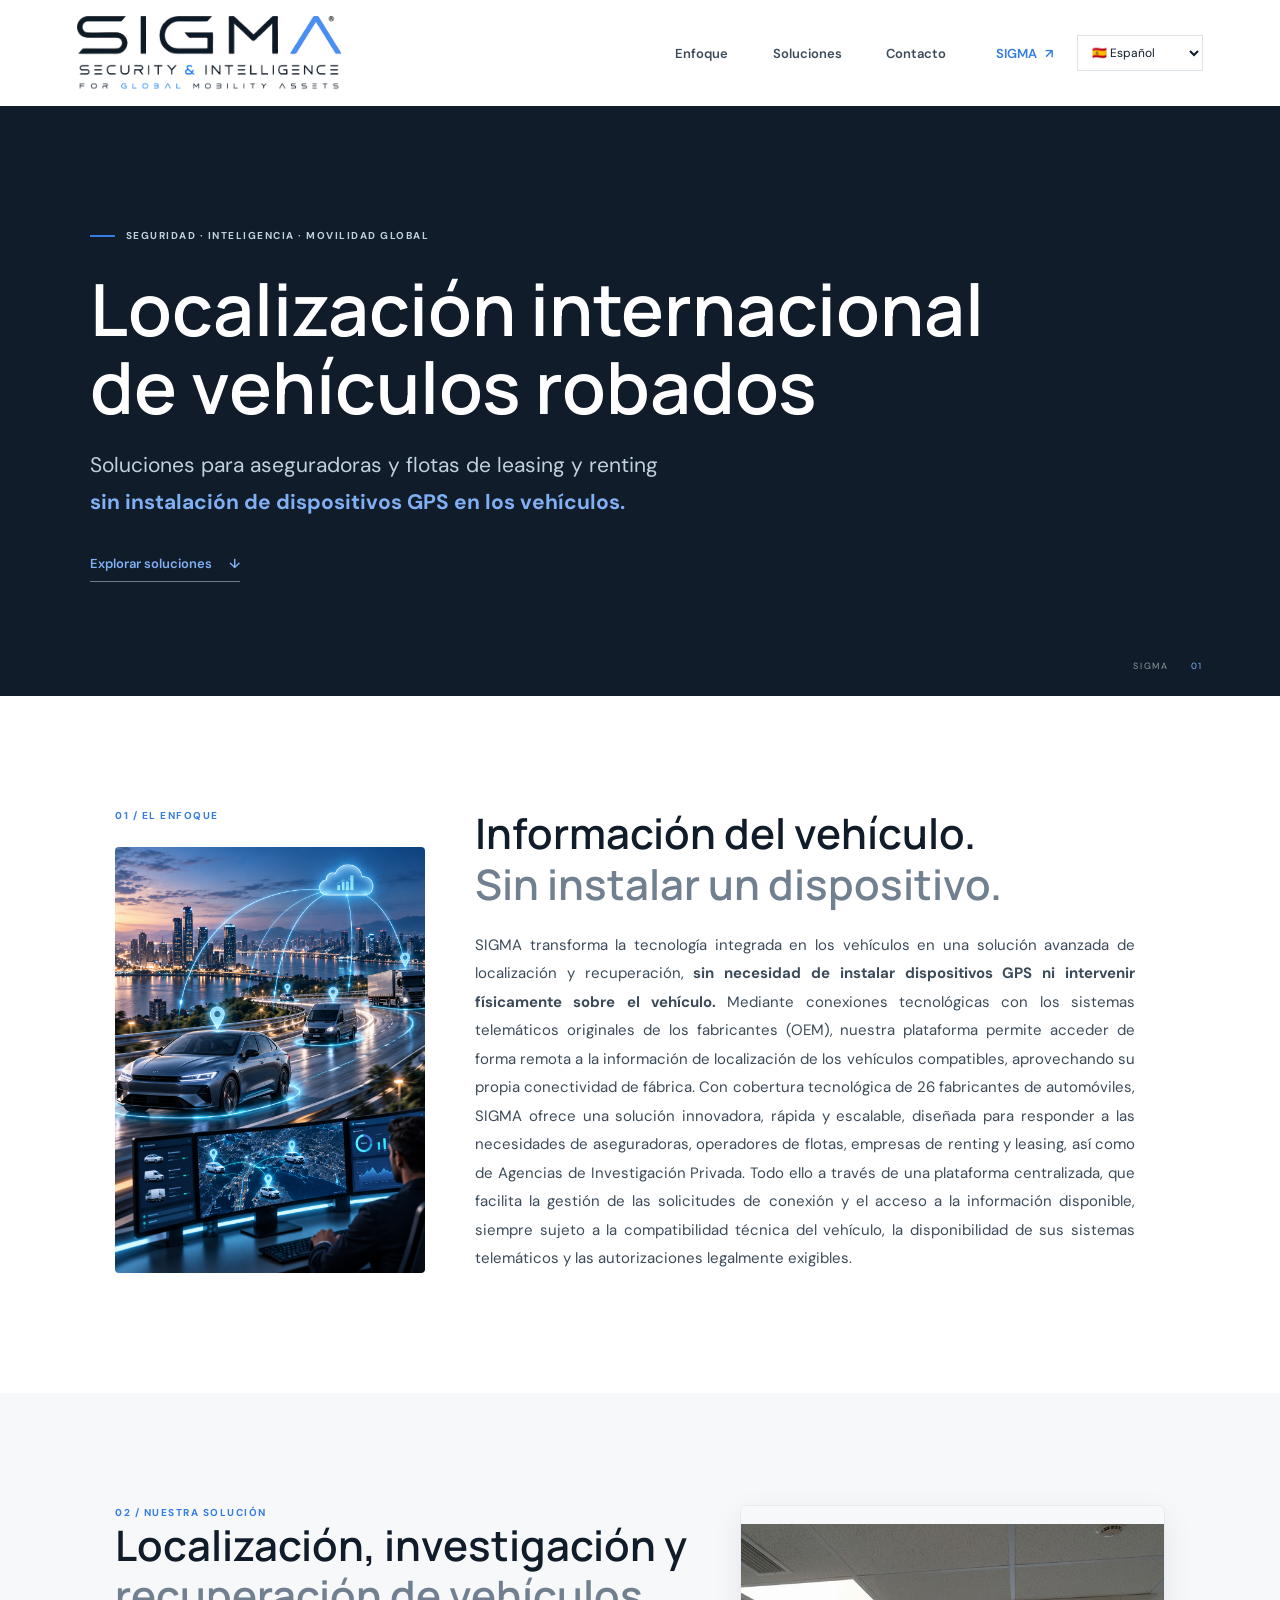
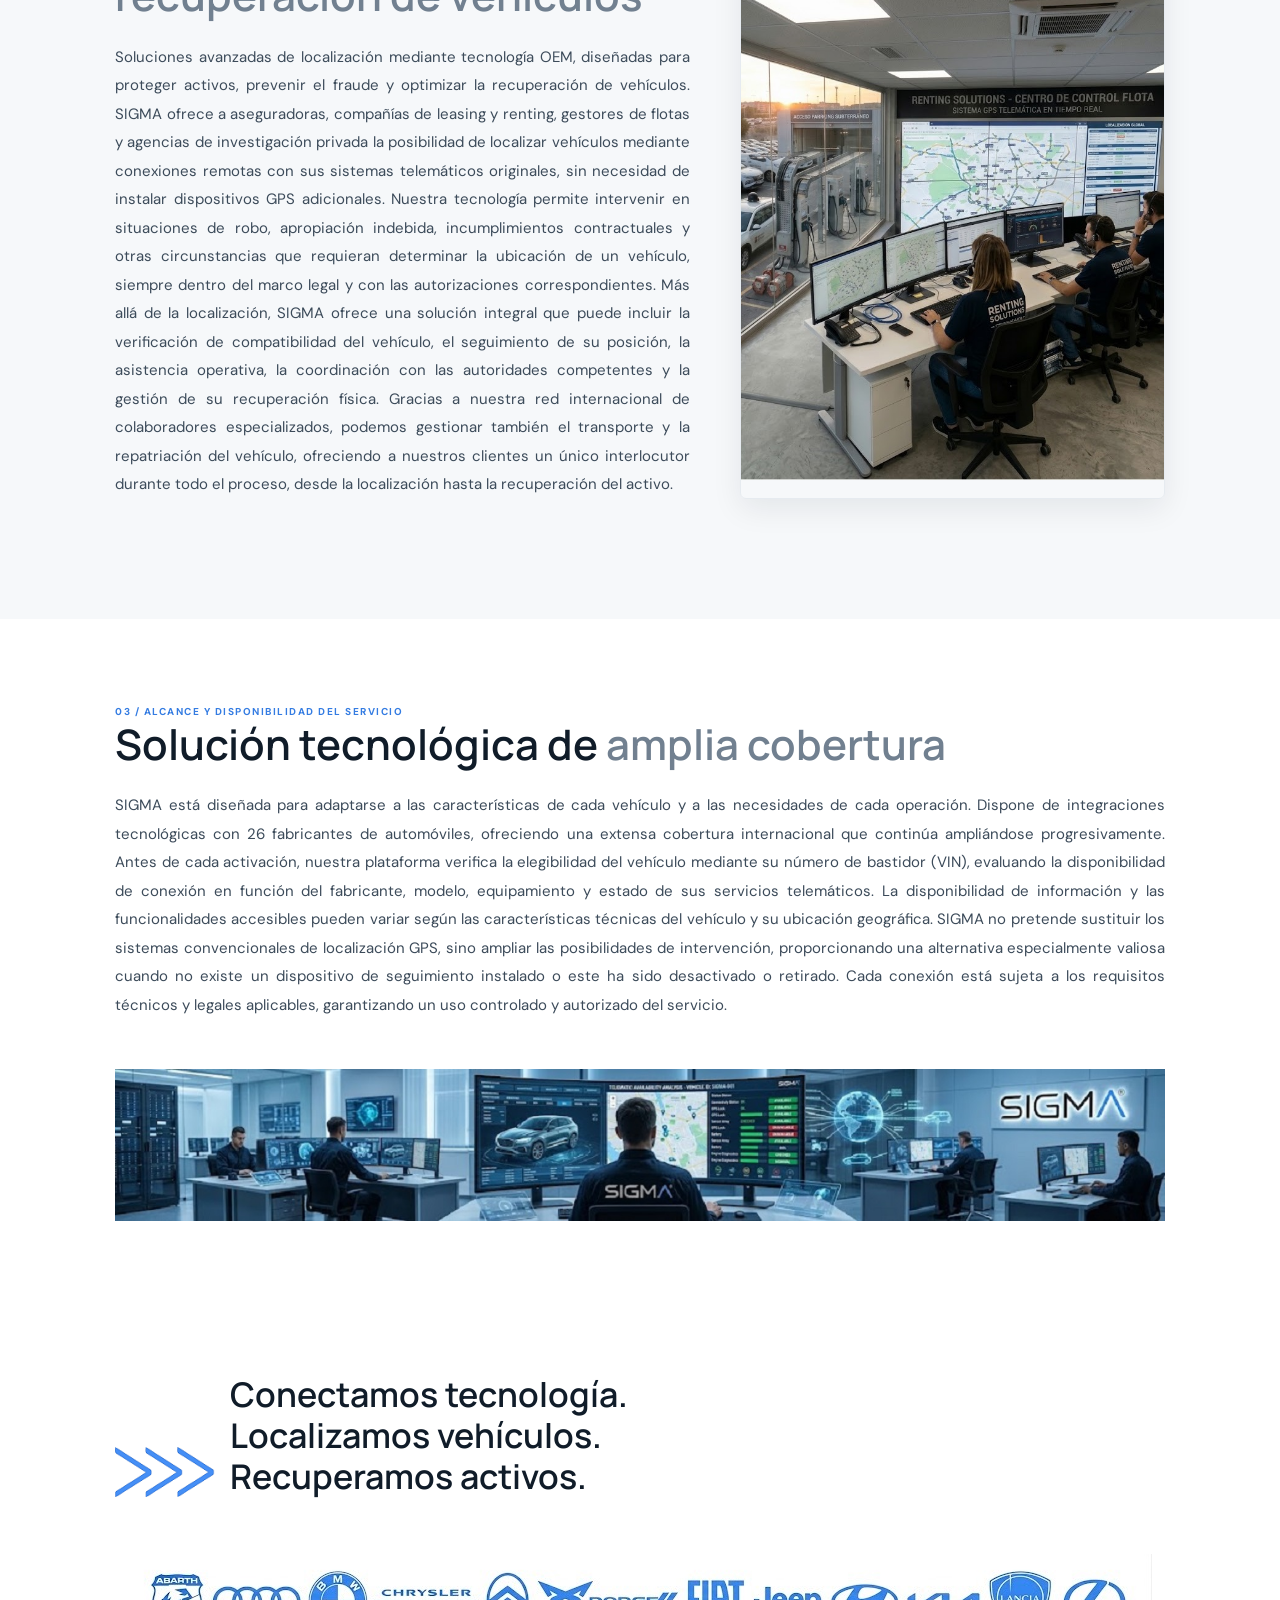
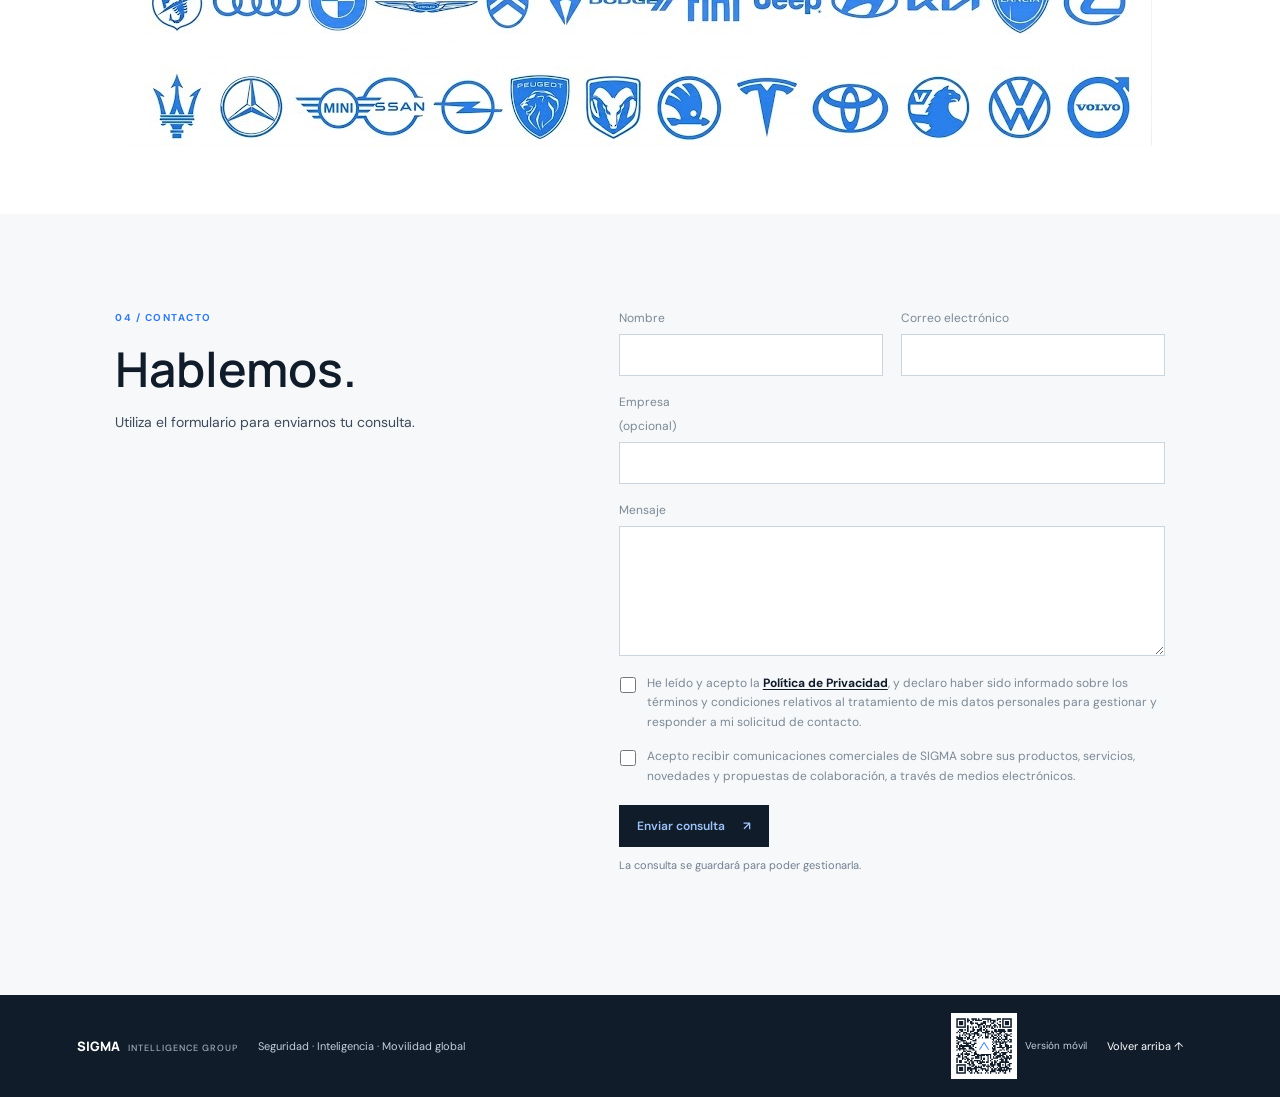
==== commit b86c41a7: "Actualizacion de secciones 03 y 04: texto ancho completo, centrado de imagenes y nuevos recursos" ====
--- a/index.html
+++ b/index.html
@@ -9,7 +9,7 @@
     <link rel="preconnect" href="https://fonts.googleapis.com">
     <link rel="preconnect" href="https://fonts.gstatic.com" crossorigin>
     <link href="https://fonts.googleapis.com/css2?family=DM+Sans:wght@400;500;600;700&family=Manrope:wght@400;500;600;700;800&display=swap" rel="stylesheet">
-    <link rel="stylesheet" href="styles.css?v=20261027_v11">
+    <link rel="stylesheet" href="styles.css?v=20261027_v12">
   </head>
   <body>
     <header class="site-header">
@@ -75,26 +75,29 @@
         </div>
       </section>
 
-      <section class="conditions" aria-labelledby="conditions-title">
+            <section class="conditions" aria-labelledby="conditions-title">
         <div class="conditions-copy">
           <p class="section-label" data-i18n="conditions.label">03 / Alcance del servicio</p>
           <h2 id="conditions-title" data-i18n-html="conditions.title">La compatibilidad <span>se comprueba antes de cada solicitud.</span></h2>
           <p data-i18n="conditions.body">SIGMA funciona únicamente en vehículos compatibles con los fabricantes integrados y con telemática operativa. No sustituye necesariamente a las balizas GPS: ofrece una alternativa cuando la tecnología del vehículo lo permite.</p>
         </div>
-        <div class="intro-media">
-          
+        <div class="conditions-media-centered">
+          <img src="./Recursos/3.png" alt="3">
         </div>
-        <img src="./Recursos/3.png" alt="3">
+      </section>
+
+      
+      <section class="signature" id="sigma" aria-labelledby="signature-title">
+        
+        <div class="signature-body">
+          <img src="./Recursos/Flechas.png" alt=">>>">
+          <h2 id="signature-title" data-i18n="signature.title">Security & Intelligence for Global Mobility Assets.</h2>
+        </div>
+        <div class="signature-media-centered">
+          <img src="./Recursos/Marcas.png" alt="Marcas">
+        </div>
       </section>
       
-      <section class="signature" id="sigma" aria-labelledby="signature-title">
-        <div>
-          <p class="section-label" data-i18n="signature.label">SIGMA Intelligence Group</p>
-          <h2 id="signature-title" data-i18n="signature.title">Security & Intelligence for Global Mobility Assets.</h2>
-        </div>
-        <span class="signature-word" aria-hidden="true">S<span>.</span></span>
-      </section>
-
       <section class="contact" id="contacto" aria-labelledby="contact-title">
         <div class="contact-copy">
           <p class="section-label" data-i18n="contact.label">04 / Contacto</p>
--- a/styles.css
+++ b/styles.css
@@ -280,6 +280,7 @@
 .areas-heading h2,
 .conditions h2,
 .signature h2 {
+  text-align: left;
   margin: 0;
   font-size: 42px;
   line-height: 1.2;
@@ -363,41 +364,48 @@
 
 .conditions {
   padding: 85px max(9vw, calc((100vw - 1120px) / 2));
-  display: grid;
-  grid-template-columns: .62fr 1.38fr;
-  gap: 50px;
-  align-items: stretch;
-}
-
-.conditions-media {
   display: flex;
   flex-direction: column;
-}
-
-.conditions-media img {
-  display: block;
+  gap: 40px;
+}
+
+.conditions-copy {
   width: 100%;
-  flex: 1;
-  object-fit: cover;
-  border-radius: 4px;
-  opacity: 1 !important;
-  margin-top: 16px;
 }
 
 .conditions h2 {
   font-size: 42px;
   line-height: 1.2;
   font-weight: 600;
-}
-
-.conditions div > p,
+  margin: 0 0 22px;
+}
+
 .conditions-copy > p {
-  max-width: 660px;
-  margin: 22px 0 0;
+  width: 100%;
+  max-width: 100%;
+  margin: 0;
   color: var(--ink-soft);
   font-size: 15px;
   line-height: 1.9;
   text-align: justify;
+}
+
+.conditions-media-centered {
+  width: 100%;
+  display: flex;
+  justify-content: center;
+  align-items: center;
+  margin-top: 10px;
+}
+
+.conditions-media-centered img {
+  display: block;
+  max-width: 100%;
+  width: auto;
+  max-height: 240px;
+  height: auto;
+  object-fit: contain;
+  margin: 0 auto;
 }
 
 .signature {
@@ -409,6 +417,28 @@
   align-items: center;
   position: relative;
   overflow: hidden;
+  margin-left: 0;
+}
+
+.signature-header {
+  position: relative;
+  z-index: 2;
+}
+
+.signature-title {
+  margin: 0;
+}
+
+.signature-body {
+  display: flex;
+  align-items: flex-end; /* Centra verticalmente ambos elementos */
+  justify-content: flex-start;
+  gap: 15px; /* Controla la distancia exacta entre la imagen y el texto (puedes cambiar los píxeles) */
+}
+
+.signature-body img {
+  width: 100px; /* Ajusta según lo que necesites */
+  height: auto;
 }
 
 .signature .section-label {
@@ -418,6 +448,7 @@
 .signature h2 {
   max-width: 690px;
   font-size: 34px;
+  margin: 0;
 }
 
 .signature-word {
@@ -431,6 +462,27 @@
 
 .signature-word span {
   color: var(--blue);
+}
+
+.signature-media-centered {
+  grid-column: 1 / -1;
+  width: 100%;
+  display: flex;
+  justify-content: center;
+  align-items: center;
+  margin-top: 30px;
+  position: relative;
+  z-index: 2;
+}
+
+.signature-media-centered img {
+  display: block;
+  max-width: 100%;
+  width: auto;
+  max-height: 200px;
+  height: auto;
+  object-fit: contain;
+  margin: 0 auto;
 }
 
 .site-footer {
@@ -845,9 +897,12 @@
     padding: 76px 7vw;
   }
 
-  .intro,
+    .intro {
+    grid-template-columns: 1fr;
+    gap: 24px;
+  }
+
   .conditions {
-    grid-template-columns: 1fr;
     gap: 24px;
   }
 
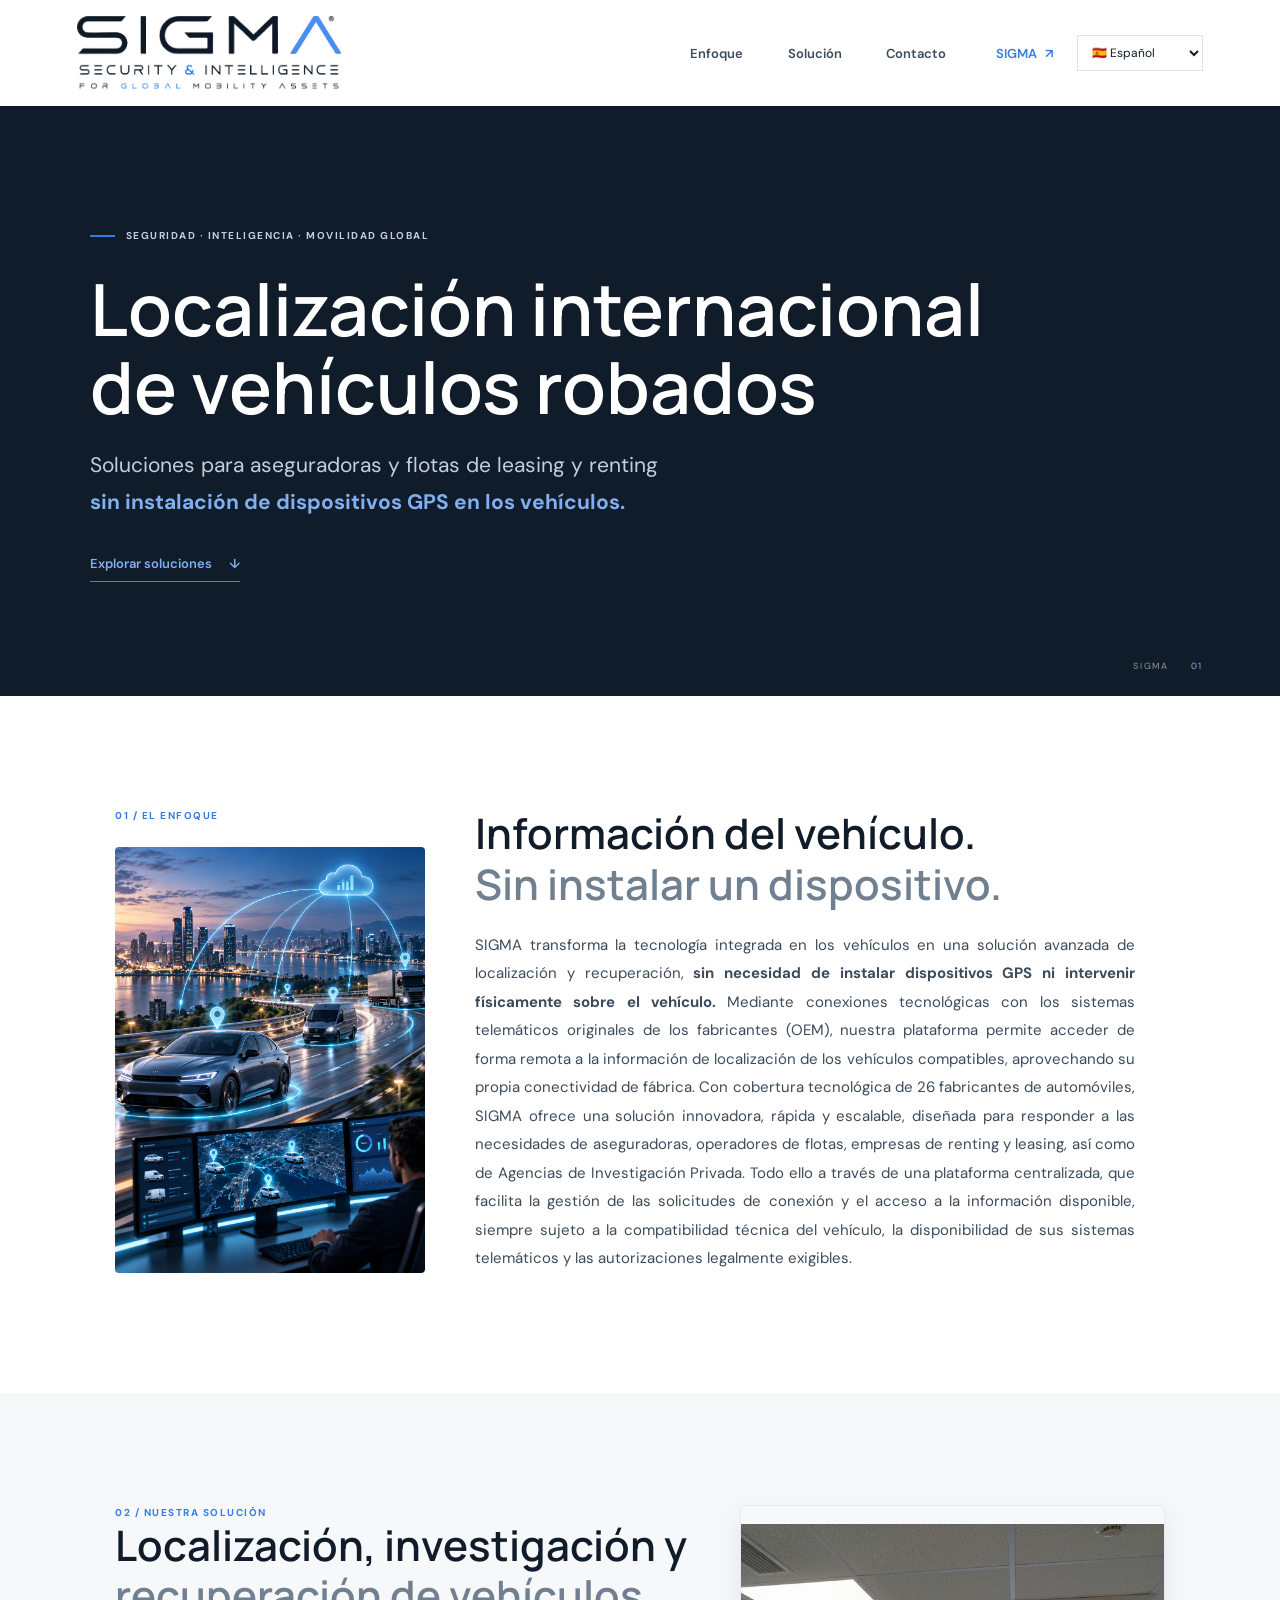
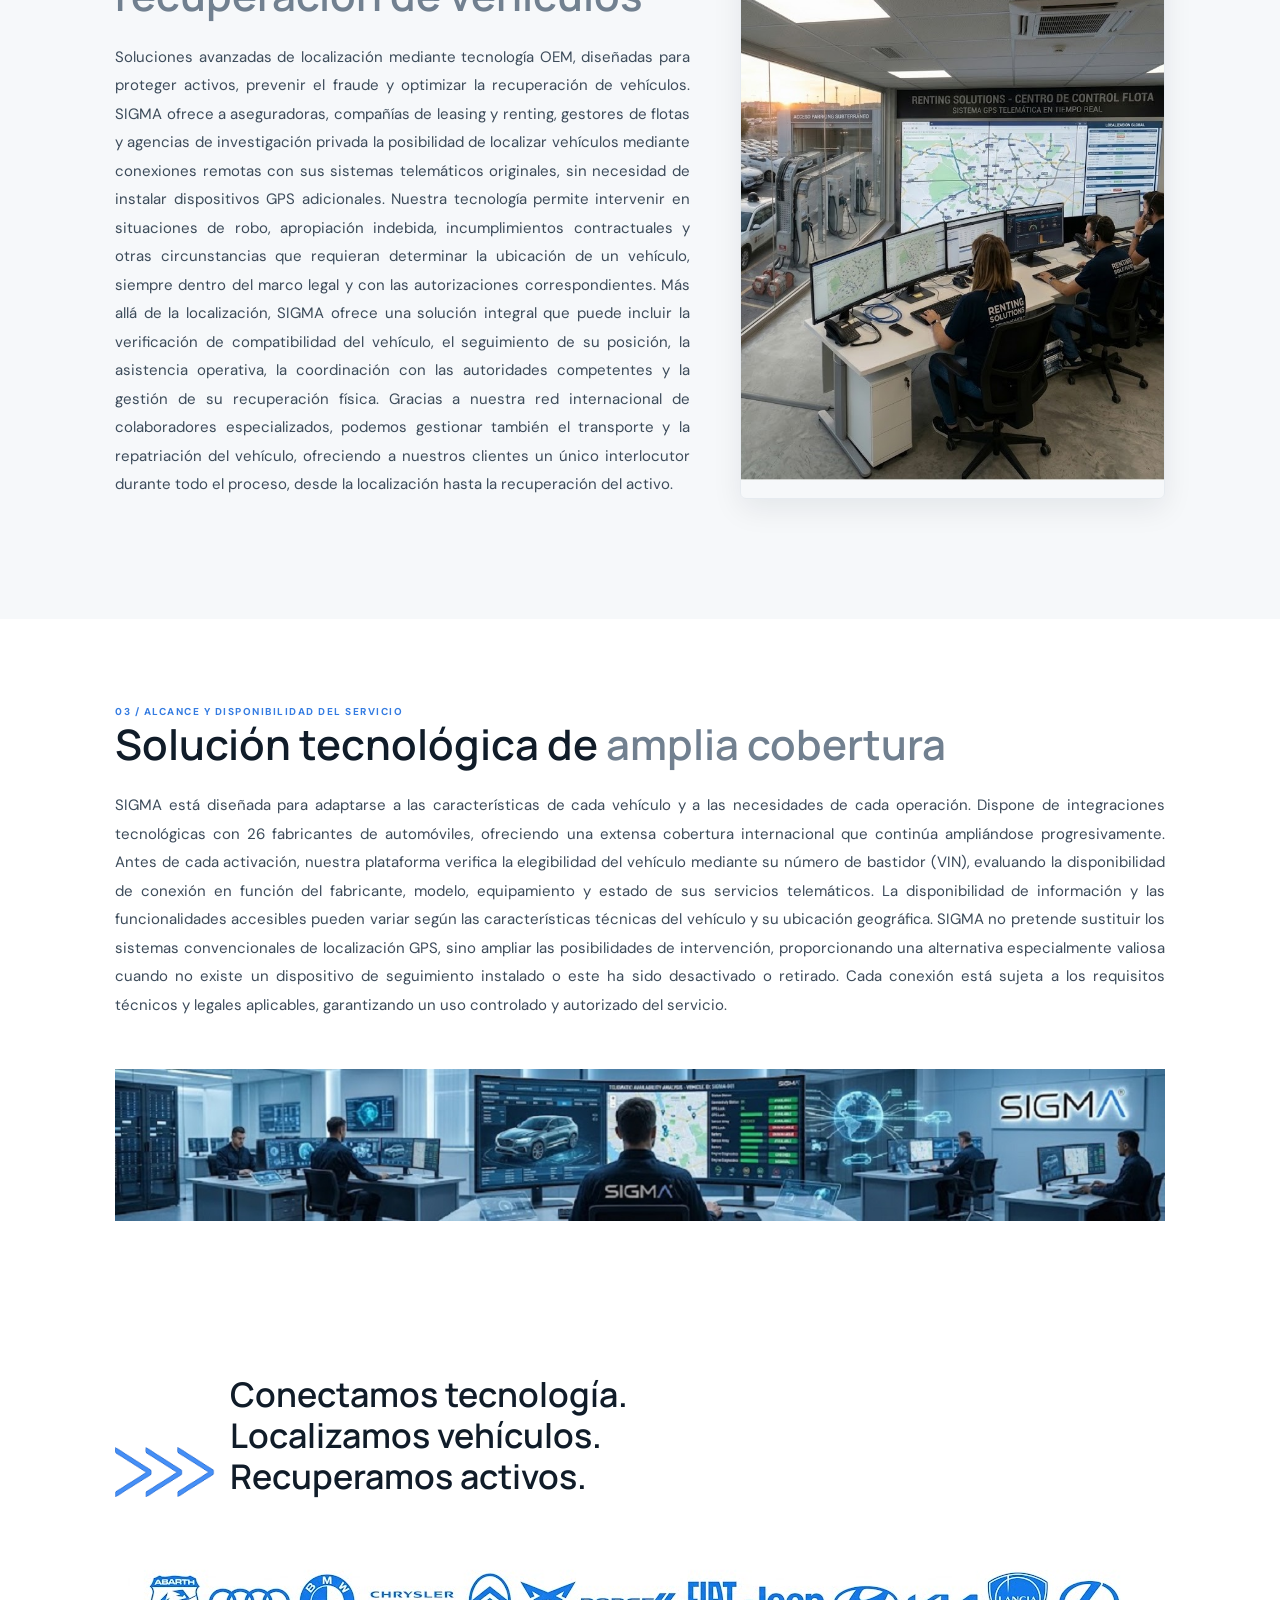
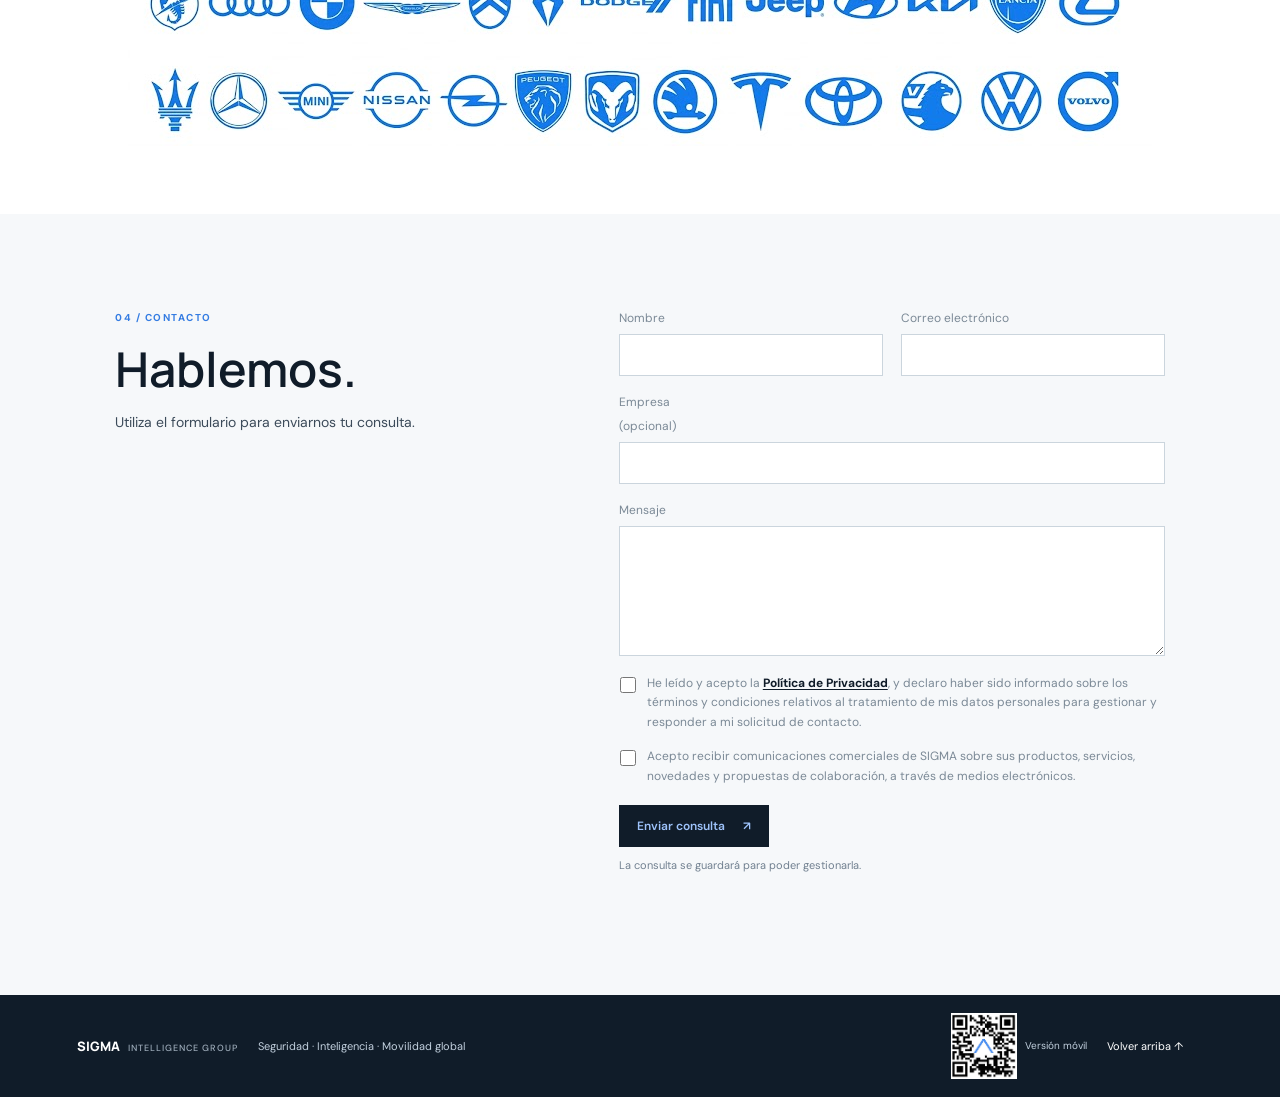
==== commit 08db8656: "Update QR y enlace a login" ====
--- a/index.html
+++ b/index.html
@@ -21,7 +21,7 @@
           <a href="#enfoque" data-i18n="nav.approach">Enfoque</a>
           <a href="#soluciones" data-i18n="nav.solutions">Soluciones</a>
           <a href="#contacto" data-i18n="nav.contact">Contacto</a>
-          <a class="nav-cta" href="#sigma"><span data-i18n="nav.sigma">SIGMA</span> <span aria-hidden="true">↗</span></a>
+          <a class="nav-cta" href="/login"><span data-i18n="nav.sigma">SIGMA</span> <span aria-hidden="true">↗</span></a>
         </nav>
         <label class="language-picker">
           <span class="visually-hidden" data-i18n="language.label">Idioma</span>
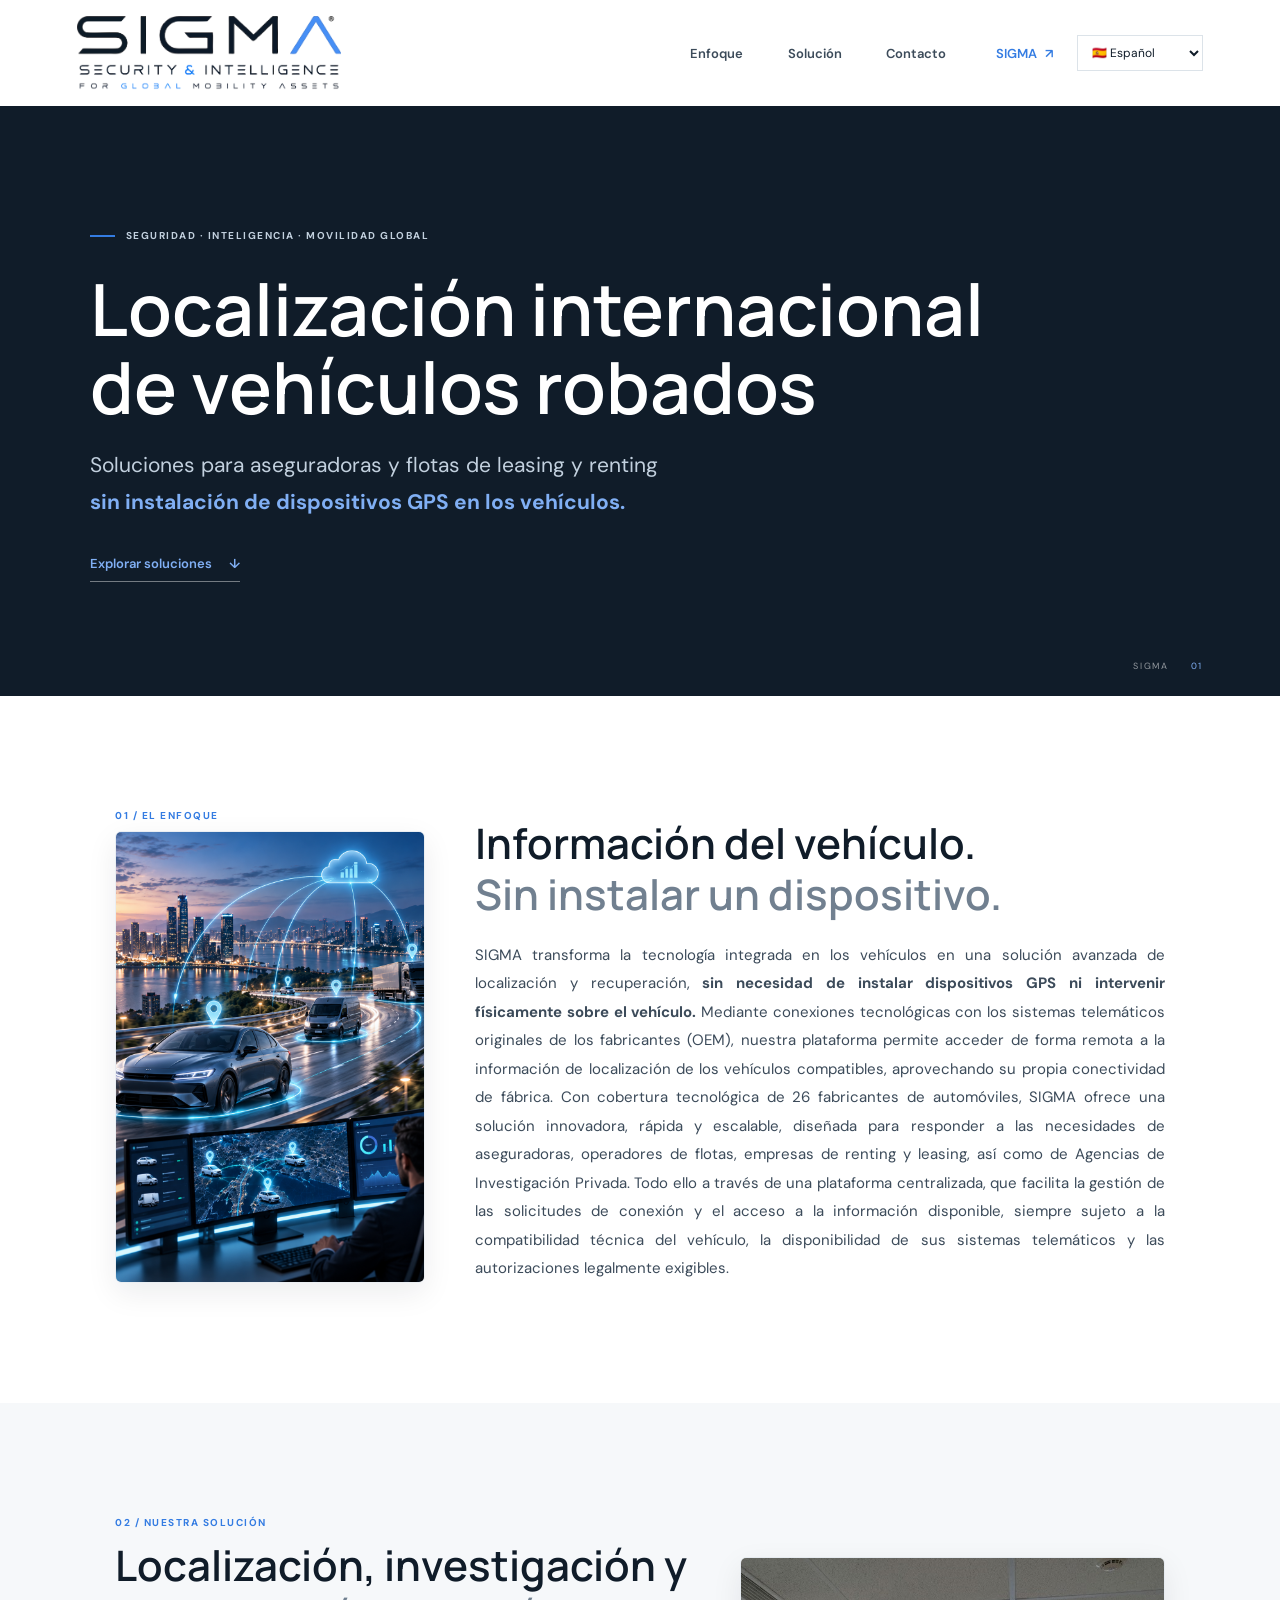
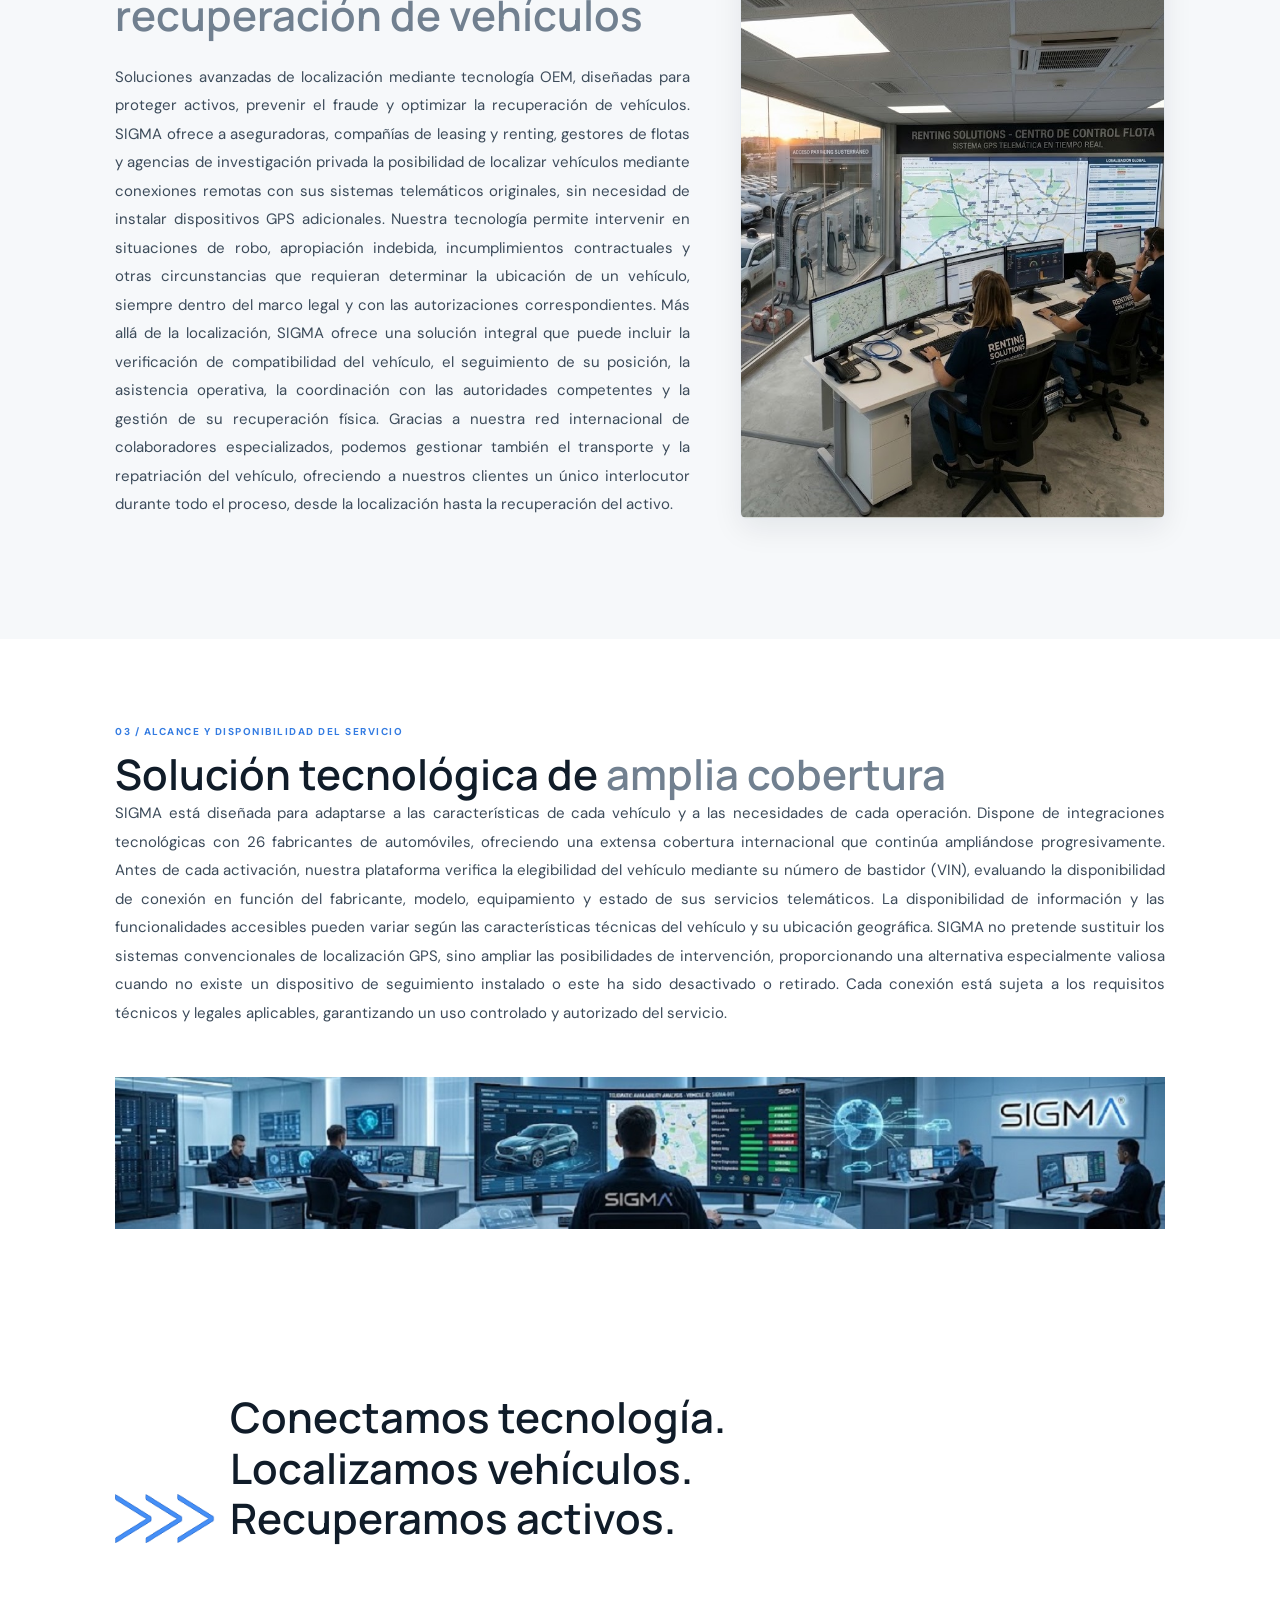
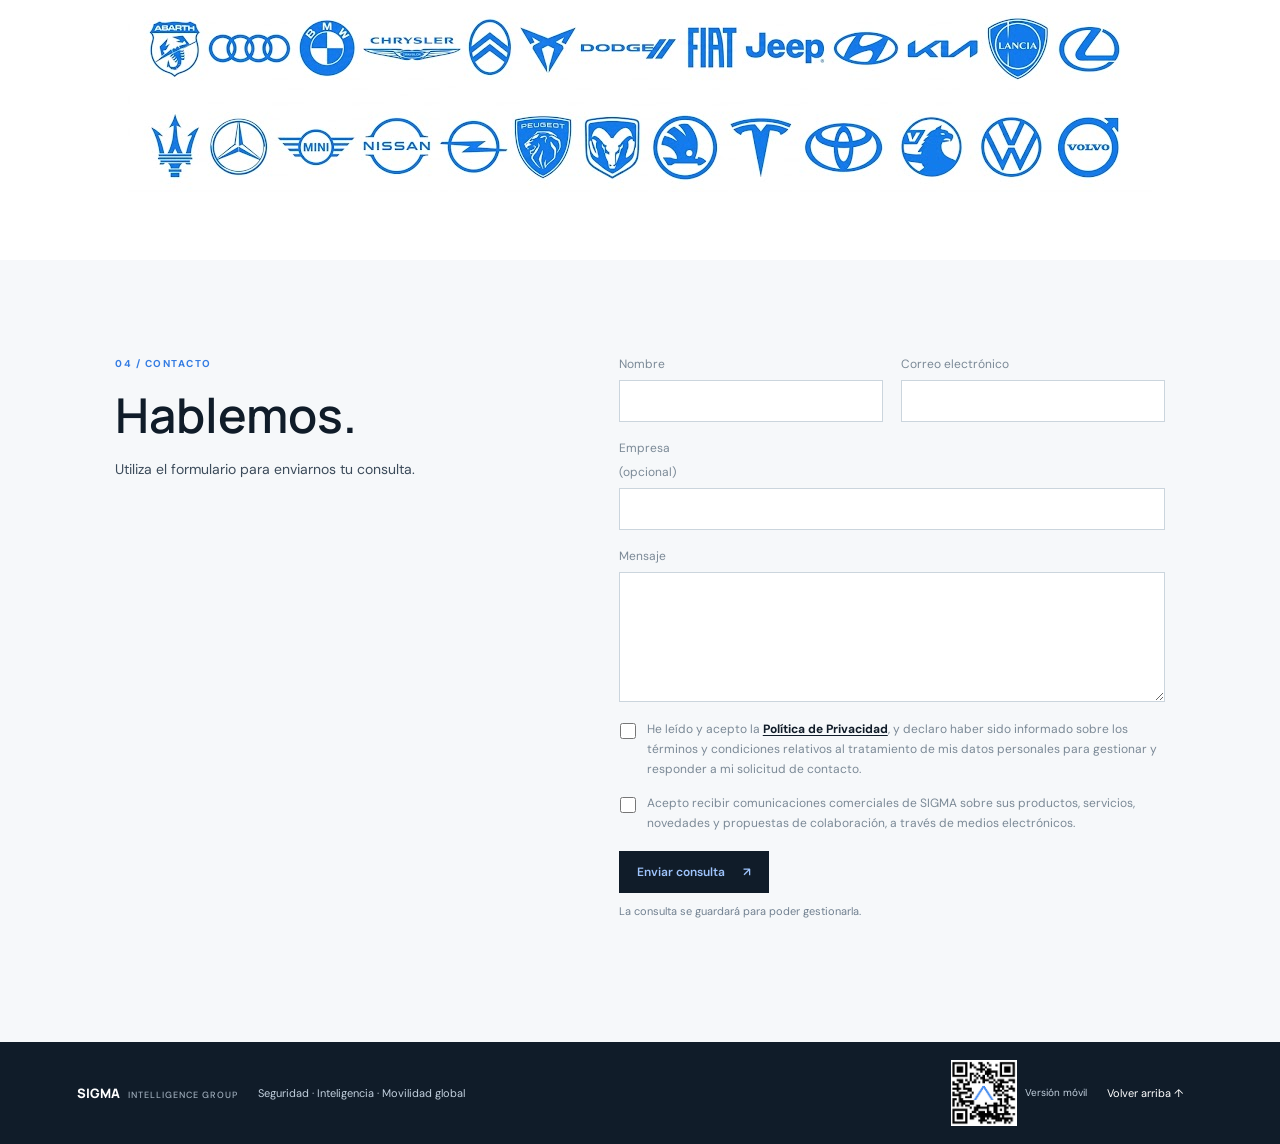
==== commit e6d6c412: "Ajuste imagenes seccion 1 y 2" ====
--- a/index.html
+++ b/index.html
@@ -53,7 +53,7 @@
         <div class="hero-index" aria-hidden="true">SIGMA <span>01</span></div>
       </section>
 
-            <section class="intro" id="enfoque" aria-labelledby="intro-title">
+      <section class="intro" id="enfoque" aria-labelledby="intro-title">
         <div class="intro-media">
           <p class="section-label" data-i18n="intro.label">01 / El enfoque</p>
           <img src="./Recursos/Centro_Control.png" alt="Centro Control">
@@ -70,7 +70,7 @@
           <h2 id="areas-title" data-i18n-html="solutions.title">Dos ámbitos. <span>Una tecnología de origen.</span></h2>
           <p data-i18n="solutions.lea.body">Localización y seguimiento de vehículos compatibles para unidades de policía judicial, investigación criminal y vigilancia. La unidad autorizada accede directamente al portal durante el periodo aprobado; SIGMA no interviene en la investigación ni accede a la información operativa.</p>
         </div>
-        <div class="intro-media">
+        <div class="solutions-media">
           <img src="./Recursos/2.png" alt="2">
         </div>
       </section>
--- a/styles.css
+++ b/styles.css
@@ -264,40 +264,8 @@
   color: #80aff4;
 }
 
-.intro {
-  padding: 112px max(9vw, calc((100vw - 1120px) / 2)) 120px;
-  display: grid;
-  grid-template-columns: .62fr 1.38fr;
-  gap: 50px;
-  align-items: stretch;
-}
-
 .section-label {
   color: var(--blue);
-}
-
-.intro-copy h2,
-.areas-heading h2,
-.conditions h2,
-.signature h2 {
-  text-align: left;
-  margin: 0;
-  font-size: 42px;
-  line-height: 1.2;
-  font-weight: 600;
-}
-
-.intro-copy h2 span, .conditions-copy h2 span, .conditions h2 span {
-  color: #718090;
-}
-
-.intro-copy > p {
-  max-width: 660px;
-  margin: 22px 0 0;
-  color: var(--ink-soft);
-  font-size: 15px;
-  line-height: 1.9;
-  text-align: justify;
 }
 
 .areas {
@@ -312,8 +280,6 @@
   justify-content: space-between;
   gap: 30px;
 }
-
-
 
 .area-item {
   min-height: 174px;
@@ -890,18 +856,6 @@
     bottom: 21px;
   }
 
-  .intro,
-  .areas,
-  .conditions,
-  .contact {
-    padding: 76px 7vw;
-  }
-
-    .intro {
-    grid-template-columns: 1fr;
-    gap: 24px;
-  }
-
   .conditions {
     gap: 24px;
   }
@@ -909,13 +863,6 @@
   .contact {
     grid-template-columns: 1fr;
     gap: 32px;
-  }
-
-  .intro-copy h2,
-  .areas-heading h2,
-  .conditions h2,
-  .signature h2 {
-    font-size: 30px;
   }
 
   .areas-heading {
@@ -1010,54 +957,80 @@
   }
 }
 
-
-
-
 /* --- Intro sections: shared image + reversed layout --- */
 
-.intro-media {
-  display: flex;
-  flex-direction: column;
-}
-
-.intro-media img {
-  display: block;
-  width: 100%;
-  flex: 1;
-  object-fit: cover;
-  border-radius: 4px;
-  opacity: 1 !important;
-  margin-top: 16px;
-}
-
-.intro--reversed {
-  grid-template-columns: 1.15fr 0.85fr;
-  align-items: center;
-  background: var(--paper);
-}
-
-.intro--reversed .intro-media {
-  display: flex;
-  align-items: center;
-  justify-content: center;
-  height: 100%;
-}
-
-.intro--reversed .intro-media img {
-  margin-top: 0;
+.solutions-media img {
+  margin-top: 30px;
   width: 100%;
   max-width: 540px;
   max-height: 100%;
   height: auto;
-  object-fit: contain;
+  object-fit: cover;
   box-shadow: 0 10px 30px rgba(16, 28, 41, 0.08);
   border: 1px solid rgba(220, 227, 233, 0.6);
-  border-radius: 6px;
-}
-
-
-
-/* Garantizar estilo idéntico de section-label en todas las secciones */
+  border-radius: 4px;
+  flex: 1;
+  opacity: 1 !important;
+}
+
+/* ==========================================
+   1. ESTRUCTURA GENERAL (Grid con estiramiento)
+   ========================================== */
+.intro {
+  padding: 112px max(9vw, calc((100vw - 1120px) / 2)) 120px;
+  display: grid;
+  grid-template-columns: .62fr 1.38fr;
+  gap: 50px;
+  align-items: stretch;
+}
+
+/* ==========================================
+   2. SECCIÓN 2 INVERTIDA (Texto izquierda, Imagen derecha)
+   ========================================== */
+.intro--reversed {
+  grid-template-columns: 1.15fr 0.85fr;
+  align-items: stretch;
+  background: var(--paper);
+}
+
+/* Orden visual para la sección 2 en escritorio */
+.intro--reversed .intro-copy {
+  grid-column: 1;
+}
+.intro--reversed .solutions-media {
+  grid-column: 2;
+}
+
+/* ==========================================
+   3. TIPOGRAFÍA Y TEXTOS
+   ========================================== */
+.intro-copy h2,
+.areas-heading h2,
+.conditions h2,
+.signature h2 {
+  text-align: left;
+  margin: 0;
+  margin-top: 10px;
+  font-size: 42px;
+  line-height: 1.2;
+  font-weight: 600;
+}
+
+.intro-copy h2 span, 
+.conditions-copy h2 span, 
+.conditions h2 span {
+  color: #718090;
+}
+
+.intro-copy > p {
+  max-width: 760px;
+  margin: 22px 0 0;
+  color: var(--ink-soft);
+  font-size: 15px;
+  line-height: 1.9;
+  text-align: justify;
+}
+
 .section-label,
 .intro .section-label,
 .intro-copy .section-label,
@@ -1074,4 +1047,71 @@
   text-transform: uppercase !important;
   line-height: 1.5 !important;
   margin-top: 0 !important;
+}
+
+/* ==========================================
+   4. CONTENEDORES Y EFECTO DE IMÁGENES
+   ========================================== */
+.intro-media,
+.solutions-media {
+  display: flex;
+  flex-direction: column;
+  height: 100%;
+}
+
+.intro-media img,
+.solutions-media img {
+  display: block;
+  width: 100%;
+  flex: 1;
+  object-fit: cover;
+  opacity: 1 !important;
+  border-radius: 6px;
+  box-shadow: 0 10px 30px rgba(16, 28, 41, 0.08);
+  border: 1px solid rgba(220, 227, 233, 0.6);
+  margin-top: 0;
+}
+
+/* Ajuste específico: Margen superior para alinear la imagen 2 con el título */
+.solutions-media img {
+  margin-top: 42px; /* Puedes subir o bajar este valor (ej: 38px o 45px) si lo quieres afinar al milímetro */
+}
+
+/* ==========================================
+   5. RESPONSIVE (Móviles / Pantallas pequeñas)
+   ========================================== */
+@media (max-width: 768px) {
+  .intro,
+  .intro--reversed,
+  .areas,
+  .conditions,
+  .contact {
+    padding: 76px 7vw;
+  }
+
+  .intro,
+  .intro--reversed {
+    grid-template-columns: 1fr;
+    gap: 24px;
+  }
+
+  .intro--reversed .intro-copy,
+  .intro--reversed .solutions-media {
+    grid-column: auto;
+  }
+
+  .intro-copy h2,
+  .areas-heading h2,
+  .conditions h2,
+  .signature h2 {
+    font-size: 30px;
+  }
+
+  .intro-media img,
+  .solutions-media img {
+    flex: unset;
+    height: auto;
+    object-fit: contain;
+    margin-top: 0 !important; /* Reseteamos el margen en móvil para que no desentone */
+  }
 }
